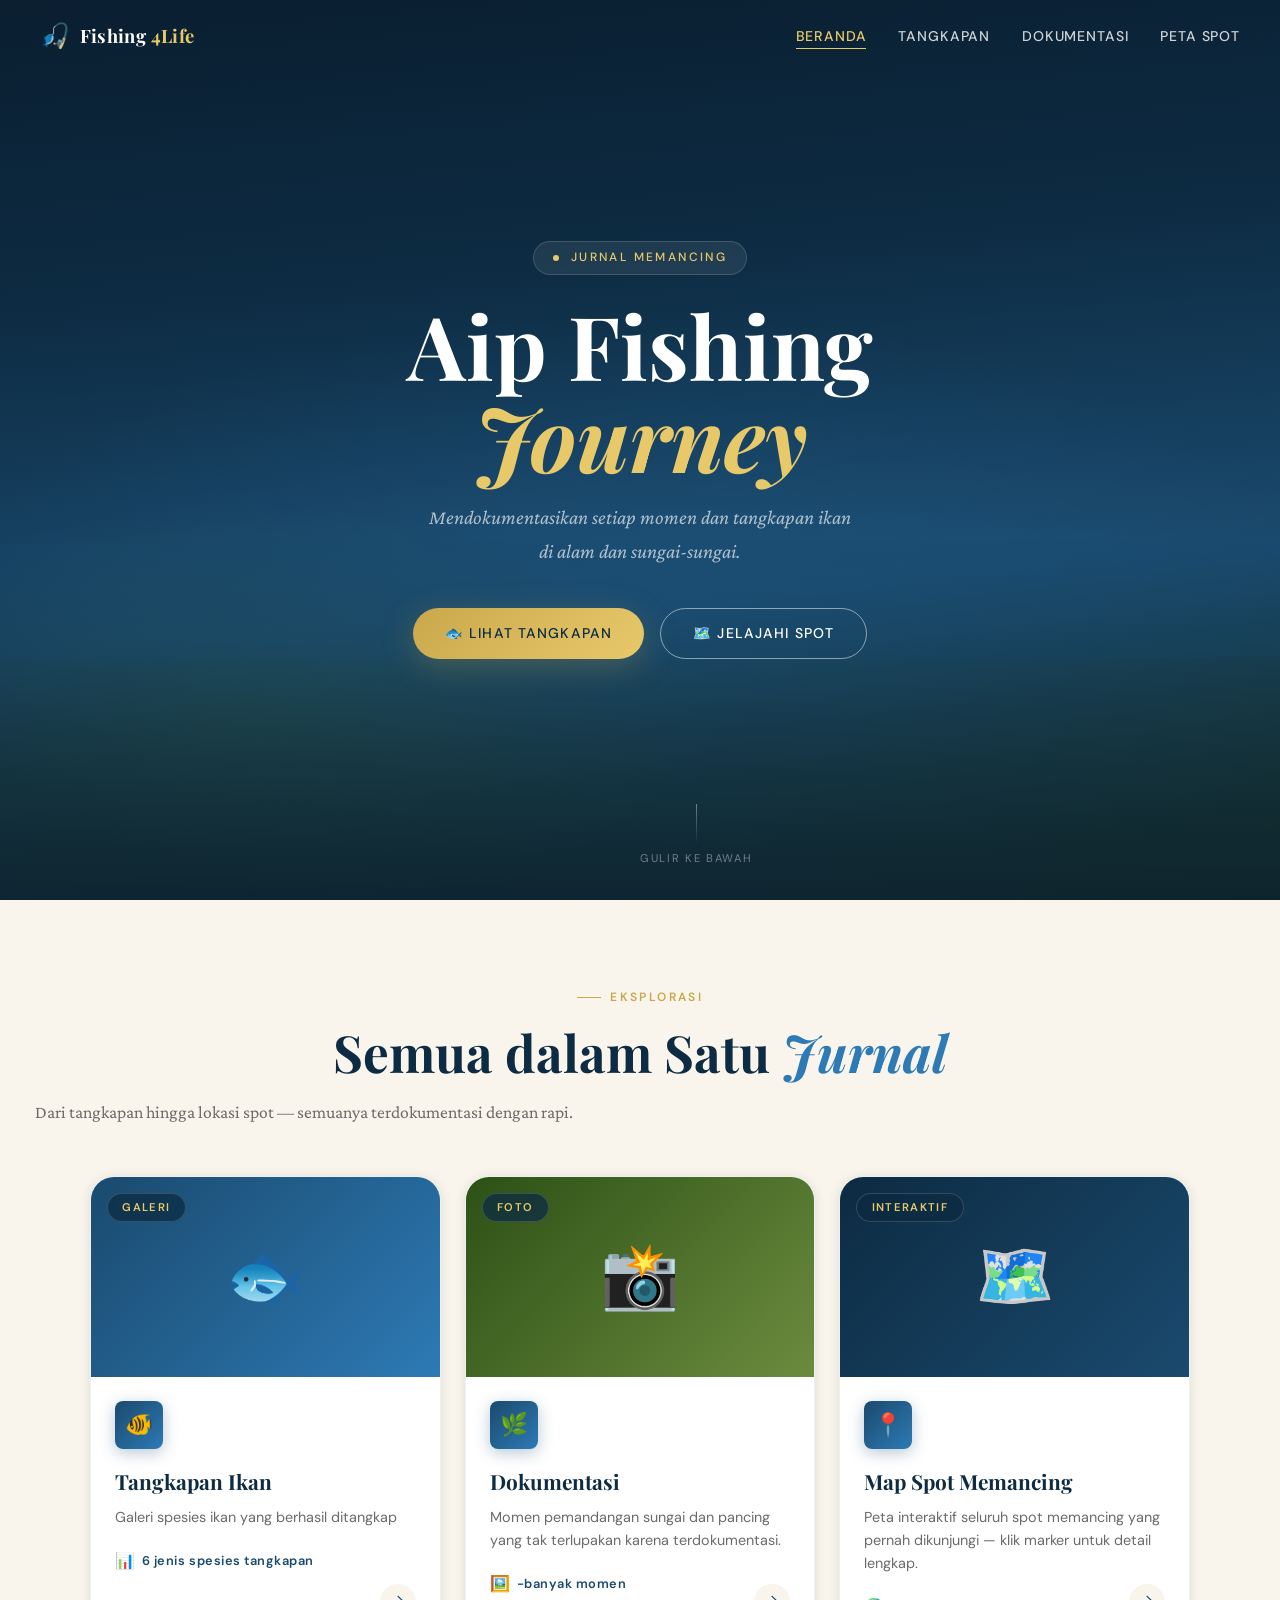
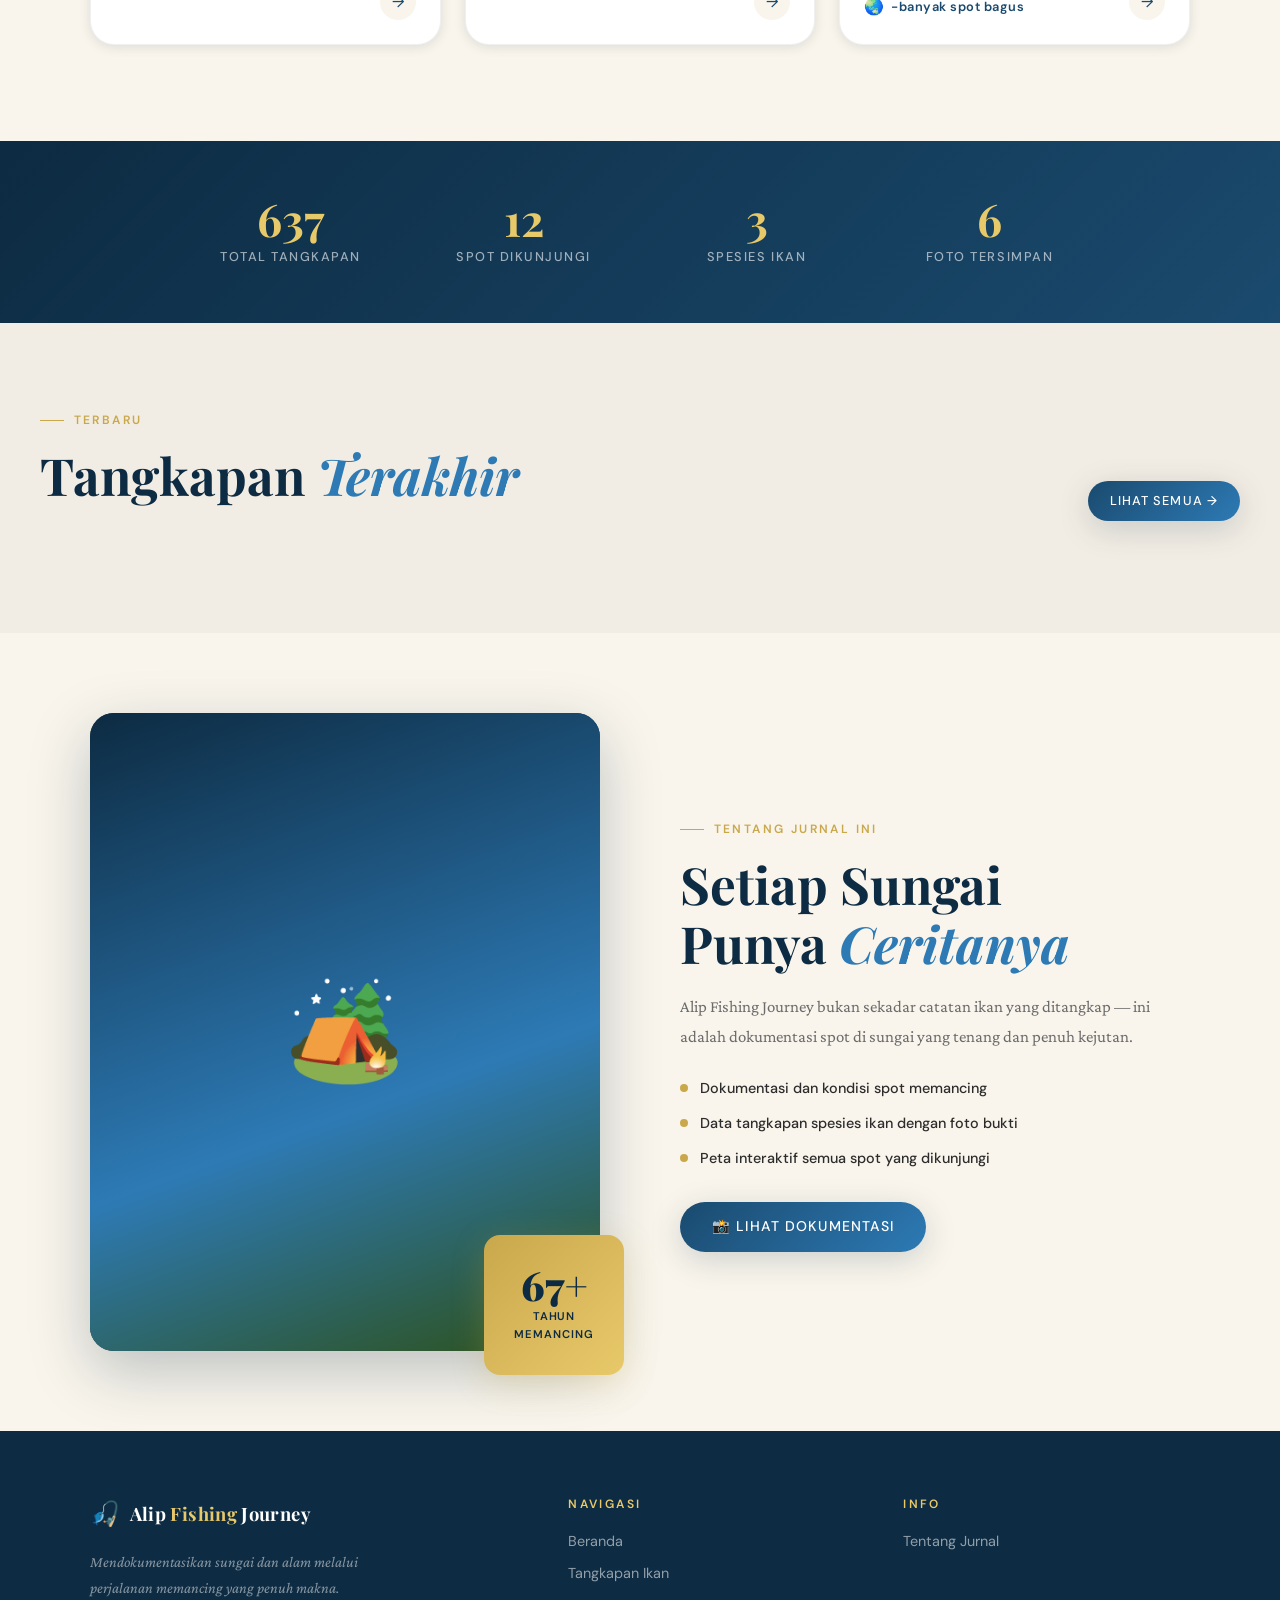
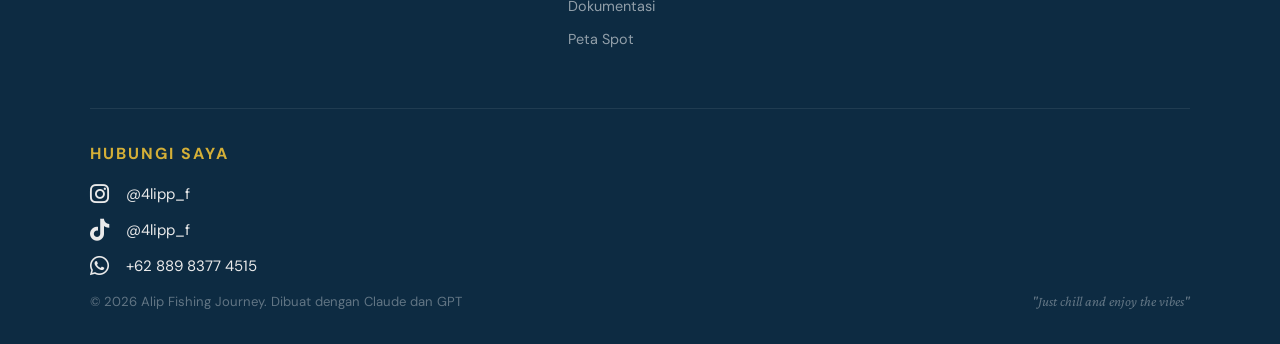
==== index.html @ 48bec2be "Update stat-number elements to include suffix" ====
<!DOCTYPE html>
<html lang="id">
<head>
  <meta charset="UTF-8" />
  <meta name="viewport" content="width=device-width, initial-scale=1.0" />
  <title>Alip Fishing Journey — Jurnal Memancing </title>
  <meta name="description" content="Mendokumentasikan setiap momen dan tangkapan ikan di alam" />
  <link rel="stylesheet" href="style.css" />
  <link rel="icon" type="image/svg+xml" href="data:image/svg+xml,<svg xmlns='http://www.w3.org/2000/svg' viewBox='0 0 100 100'><text y='.9em' font-size='90'>🎣</text></svg>" />
  <link rel="stylesheet"
href="https://cdnjs.cloudflare.com/ajax/libs/font-awesome/6.5.2/css/all.min.css">
</head>
<body>

<!-- ─── Loader ─── -->
<div id="page-loader">
  <div class="loader-inner">
    <span class="loader-fish">🐟</span>
    <div class="loader-bar"><div class="loader-bar-fill"></div></div>
    <p class="loader-text">Memuat Perjalanan…</p>
  </div>
</div>

<!-- ─── Navbar ─── -->
<nav id="navbar">
  <div class="nav-inner">
    <a href="index.html" class="nav-logo">
      <span class="nav-logo-icon">🎣</span>
      <span class="nav-logo-text">Fishing <span>4Life</span></span>
    </a>
    <ul class="nav-links">
      <li><a href="index.html">Beranda</a></li>
      <li><a href="catches.html">Tangkapan</a></li>
      <li><a href="documentation.html">Dokumentasi</a></li>
      <li><a href="map.html">Peta Spot</a></li>
    </ul>
    <button class="nav-toggle" id="nav-toggle" aria-label="Menu">
      <span></span><span></span><span></span>
    </button>
  </div>
</nav>

<!-- Mobile Menu -->
<div class="nav-mobile" id="nav-mobile">
  <a href="index.html">🏠 Beranda</a>
  <a href="catches.html">🐟 Tangkapan Ikan</a>
  <a href="documentation.html">📸 Dokumentasi</a>
  <a href="map.html">🗺️ Peta Spot</a>
</div>

<!-- ─── Hero ─── -->
<section id="hero">
  <div class="hero-bg"></div>
  <div class="hero-ripple"></div>
  <div class="hero-particles"></div>

  <div class="hero-content">
    <div class="hero-eyebrow">
      <span class="hero-eyebrow-dot"></span>
      Jurnal Memancing
    </div>
    <h1 class="hero-title">
      Aip Fishing
      <em>Journey</em>
    </h1>
    <p class="hero-sub">
      Mendokumentasikan setiap momen dan tangkapan ikan<br>di alam dan sungai-sungai.
    </p>
    <div class="hero-cta">
      <a href="catches.html" class="btn btn-gold">🐟 Lihat Tangkapan</a>
      <a href="map.html" class="btn btn-outline">🗺️ Jelajahi Spot</a>
    </div>
  </div>

  <div class="hero-scroll">
    <div class="scroll-line"></div>
    Gulir ke bawah
  </div>
</section>

<!-- ─── Feature Cards ─── -->
<section id="features">
  <div class="features-header reveal">
    <span class="section-label">Eksplorasi</span>
    <h2 class="section-title">Semua dalam Satu <em>Jurnal</em></h2>
    <p class="section-desc">Dari tangkapan hingga lokasi spot — semuanya terdokumentasi dengan rapi.</p>
  </div>

  <div class="features-grid">

    <!-- Card 1: Tangkapan -->
    <a href="catches.html" class="feature-card reveal reveal-delay-1">
      <div class="feature-card-img feature-card-img-1">
        <div class="feature-card-img-placeholder">🐟</div>
        <div class="feature-card-overlay"></div>
        <div class="feature-card-badge">Galeri</div>
      </div>
      <div class="feature-card-body">
        <div class="feature-card-icon">🐠</div>
        <h3 class="feature-card-title">Tangkapan Ikan</h3>
        <p class="feature-card-desc">Galeri spesies ikan yang berhasil ditangkap </p>
        <span class="feature-card-stat">
          <span class="feature-card-stat-icon">📊</span>
           6 jenis spesies tangkapan 
        </span>
      </div>
      <div class="feature-card-arrow">→</div>
    </a>

    <!-- Card 2: Dokumentasi -->
    <a href="documentation.html" class="feature-card reveal reveal-delay-2">
      <div class="feature-card-img feature-card-img-2">
        <div class="feature-card-img-placeholder">📸</div>
        <div class="feature-card-overlay"></div>
        <div class="feature-card-badge">Foto</div>
      </div>
      <div class="feature-card-body">
        <div class="feature-card-icon">🌿</div>
        <h3 class="feature-card-title">Dokumentasi</h3>
        <p class="feature-card-desc">Momen pemandangan sungai dan pancing yang tak terlupakan karena terdokumentasi.</p>
        <span class="feature-card-stat">
          <span class="feature-card-stat-icon">🖼️</span>
          -banyak momen 
        </span>
      </div>
      <div class="feature-card-arrow">→</div>
    </a>

    <!-- Card 3: Map -->
    <a href="map.html" class="feature-card reveal reveal-delay-3">
      <div class="feature-card-img feature-card-img-3">
        <div class="feature-card-img-placeholder">🗺️</div>
        <div class="feature-card-overlay"></div>
        <div class="feature-card-badge">Interaktif</div>
      </div>
      <div class="feature-card-body">
        <div class="feature-card-icon">📍</div>
        <h3 class="feature-card-title">Map Spot Memancing</h3>
        <p class="feature-card-desc">Peta interaktif seluruh spot memancing yang pernah dikunjungi — klik marker untuk detail lengkap.</p>
        <span class="feature-card-stat">
          <span class="feature-card-stat-icon">🌏</span>
          -banyak spot bagus 
        </span>
      </div>
      <div class="feature-card-arrow">→</div>
    </a>

  </div>
</section>

<!-- ─── Stats ─── -->
<section id="stats">
  <div class="stats-grid">
    <div class="stat-item reveal">
      <div class="stat-number" data-count="1000+" data-suffix="">1000+</div>
      <div class="stat-label">Total Tangkapan</div>
    </div>
    <div class="stat-item reveal reveal-delay-1">
      <div class="stat-number" data-count="20+" data-suffix="">20+</div>
      <div class="stat-label">Spot Dikunjungi</div>
    </div>
    <div class="stat-item reveal reveal-delay-2">
      <div class="stat-number" data-count="6+" data-suffix="">6</div>
      <div class="stat-label">Spesies Ikan</div>
    </div>
    <div class="stat-item reveal reveal-delay-3">
      <div class="stat-number" data-count="10+" data-suffix="">10+</div>
      <div class="stat-label">Foto Tersimpan</div>
    </div>
  </div>
</section>

<!-- ─── Latest Catches Preview ─── -->
<section id="latest">
  <div class="section-inner">
    <div style="display:flex;align-items:flex-end;justify-content:space-between;flex-wrap:wrap;gap:1rem;margin-bottom:2rem;">
      <div class="reveal">
        <span class="section-label">Terbaru</span>
        <h2 class="section-title">Tangkapan <em>Terakhir</em></h2>
      </div>
      <a href="catches.html" class="btn btn-river btn-sm reveal">Lihat Semua →</a>
    </div>

    
        </div>
      </div>
    </div>
  </div>
</section>

<!-- ─── About ─── -->
<section id="about">
  <div class="about-inner">
    <div class="about-image reveal">
      <div class="about-img-wrap">
        <div class="about-img-placeholder">🏕️</div>
      </div>
      <div class="about-accent">
        <div class="about-accent-num">67+</div>
        <div class="about-accent-text">Tahun<br>Memancing</div>
      </div>
    </div>
    <div class="about-text reveal reveal-delay-2">
      <span class="section-label">Tentang Jurnal Ini</span>
      <h2 class="section-title">Setiap Sungai<br>Punya <em>Ceritanya</em></h2>
      <p>Alip Fishing Journey bukan sekadar catatan ikan yang ditangkap — ini adalah dokumentasi spot di sungai yang tenang dan penuh kejutan.</p>
      <div class="about-features">
        <div class="about-feature"><span class="about-feature-dot"></span> Dokumentasi dan kondisi spot memancing</div>
        <div class="about-feature"><span class="about-feature-dot"></span> Data tangkapan spesies ikan dengan foto bukti</div>
        <div class="about-feature"><span class="about-feature-dot"></span> Peta interaktif semua spot yang dikunjungi</div>
        
      </div>
      <a href="documentation.html" class="btn btn-river">📸 Lihat Dokumentasi</a>
    </div>
  </div>
</section>

<!-- ─── Lightbox ─── -->
<div id="lightbox">
  <button class="lightbox-close" id="lb-close">✕</button>
  <div class="lightbox-inner">
    <img class="lightbox-img" id="lb-img" src="" alt="" style="display:none" />
    <div class="lightbox-img-placeholder" id="lb-placeholder"></div>
    <div class="lightbox-info">
      <div class="lightbox-title" id="lb-title"></div>
      <div class="lightbox-sub" id="lb-sub"></div>
    </div>
  </div>
</div>

<!-- ─── Footer ─── -->
<footer>
  <div class="footer-inner">
    <div class="footer-top">
      <div class="footer-brand">
        <div class="nav-logo" style="margin-bottom:1rem">
          <span class="nav-logo-icon">🎣</span>
          <span class="nav-logo-text">Alip <span>Fishing</span> Journey</span>
        </div>
        <p>Mendokumentasikan sungai dan alam  melalui perjalanan memancing yang penuh makna.</p>
      </div>
      <div class="footer-col">
        <div class="footer-col-title">Navigasi</div>
        <a href="index.html">Beranda</a>
        <a href="catches.html">Tangkapan Ikan</a>
        <a href="documentation.html">Dokumentasi</a>
        <a href="map.html">Peta Spot</a>
      </div>
      <div class="footer-col">
        <div class="footer-col-title">Info</div>
        <a href="#">Tentang Jurnal</a>
        
        
      </div>
    </div>
    <div class="footer-contact">

  <h4>HUBUNGI SAYA</h4>

  <a href="https://instagram.com/4lipp_f"
     target="_blank"
     class="social-link">
    <i class="fa-brands fa-instagram"></i>
    @4lipp_f
  </a>

  <a href="https://www.tiktok.com/@4lipp_f"
     target="_blank"
     class="social-link">
    <i class="fa-brands fa-tiktok"></i>
    @4lipp_f
  </a>

  <a href="https://wa.me/6288983774515"
     target="_blank"
     class="social-link">
    <i class="fa-brands fa-whatsapp"></i>
    +62 889 8377 4515
  </a>

    </div>
    <div class="footer-bottom">
      <span class="footer-copy">
  © 2026 Alip Fishing Journey. Dibuat dengan Claude dan GPT
</span>

<span class="footer-tagline">
  "Just chill and enjoy the vibes"
</span>
    </div>
  </div>
</footer>

<!-- Back to Top -->
<button id="back-to-top" aria-label="Kembali ke atas">↑</button>

<script src="script.js"></script>
</body>
</html>
---- style.css ----
/* ============================================
   ALIP FISHING JOURNEY — style.css
   Theme: Organic Luxury · River & Forest
   ============================================ */

@import url('https://fonts.googleapis.com/css2?family=Playfair+Display:ital,wght@0,400;0,700;0,900;1,400;1,700&family=DM+Sans:wght@300;400;500&family=Crimson+Pro:ital,wght@0,300;0,400;1,300&display=swap');

/* ── CSS Variables ── */
:root {
  --river: #1a4a6e;
  --river-light: #2d7ab5;
  --river-dark: #0d2b42;
  --forest: #2d5016;
  --forest-light: #4a7c24;
  --moss: #6b8c3e;
  --gold: #c9a84c;
  --gold-light: #e8c96a;
  --gold-pale: #f5e9c4;
  --cream: #f9f5ec;
  --white: #ffffff;
  --stone: #8c8070;
  --dark: #1a1a1a;
  --text: #2c2c2c;
  --text-muted: #6b6b6b;

  --glass-bg: rgba(255, 255, 255, 0.08);
  --glass-border: rgba(255, 255, 255, 0.15);
  --glass-blur: blur(20px);

  --shadow-sm: 0 2px 12px rgba(13, 43, 66, 0.12);
  --shadow-md: 0 8px 32px rgba(13, 43, 66, 0.18);
  --shadow-lg: 0 20px 60px rgba(13, 43, 66, 0.25);
  --shadow-gold: 0 8px 32px rgba(201, 168, 76, 0.25);

  --radius-sm: 8px;
  --radius-md: 16px;
  --radius-lg: 24px;
  --radius-xl: 40px;

  --transition: all 0.4s cubic-bezier(0.23, 1, 0.32, 1);
  --transition-fast: all 0.2s ease;

  --font-display: 'Playfair Display', Georgia, serif;
  --font-body: 'DM Sans', sans-serif;
  --font-accent: 'Crimson Pro', Georgia, serif;

  --nav-height: 72px;
}

/* ── Reset & Base ── */
*, *::before, *::after { box-sizing: border-box; margin: 0; padding: 0; }

html {
  font-size: 16px;
  scroll-behavior: smooth;
  -webkit-font-smoothing: antialiased;
}

body {
  font-family: var(--font-body);
  color: var(--text);
  background: var(--cream);
  overflow-x: hidden;
  line-height: 1.6;
}

img { display: block; width: 100%; object-fit: cover; }
a { text-decoration: none; color: inherit; }
ul { list-style: none; }
button { cursor: pointer; border: none; background: none; font-family: inherit; }

/* ── Scrollbar ── */
::-webkit-scrollbar { width: 6px; }
::-webkit-scrollbar-track { background: var(--cream); }
::-webkit-scrollbar-thumb { background: var(--river-light); border-radius: 3px; }

/* ── Loader ── */
#page-loader {
  position: fixed; inset: 0;
  background: var(--river-dark);
  display: flex; align-items: center; justify-content: center;
  z-index: 9999;
  transition: opacity 0.6s ease, visibility 0.6s ease;
}
#page-loader.hidden { opacity: 0; visibility: hidden; }

.loader-inner {
  text-align: center;
  color: var(--white);
}
.loader-fish {
  font-size: 3rem;
  animation: fishSwim 1.2s ease-in-out infinite alternate;
  display: block;
  margin-bottom: 1rem;
}
.loader-bar {
  width: 200px; height: 2px;
  background: rgba(255,255,255,0.2);
  border-radius: 2px;
  overflow: hidden;
  margin: 0 auto;
}
.loader-bar-fill {
  height: 100%;
  background: linear-gradient(90deg, var(--gold), var(--gold-light));
  animation: loaderFill 1.5s ease forwards;
}
.loader-text {
  font-family: var(--font-accent);
  font-style: italic;
  font-size: 0.9rem;
  margin-top: 0.75rem;
  color: rgba(255,255,255,0.6);
  letter-spacing: 0.1em;
}

@keyframes fishSwim {
  from { transform: translateX(-8px) rotate(-5deg); }
  to   { transform: translateX(8px) rotate(5deg); }
}
@keyframes loaderFill {
  from { width: 0; }
  to   { width: 100%; }
}

/* ── Navigation ── */
#navbar {
  position: fixed; top: 0; left: 0; right: 0;
  height: var(--nav-height);
  z-index: 1000;
  transition: var(--transition);
  padding: 0 2rem;
}
#navbar.scrolled {
  background: rgba(13, 43, 66, 0.92);
  backdrop-filter: var(--glass-blur);
  -webkit-backdrop-filter: var(--glass-blur);
  border-bottom: 1px solid rgba(255,255,255,0.08);
  box-shadow: var(--shadow-md);
}
#navbar.dark-nav {
  background: rgba(13, 43, 66, 0.92);
  backdrop-filter: var(--glass-blur);
  -webkit-backdrop-filter: var(--glass-blur);
  border-bottom: 1px solid rgba(255,255,255,0.08);
}

.nav-inner {
  max-width: 1200px;
  height: 100%;
  margin: 0 auto;
  display: flex;
  align-items: center;
  justify-content: space-between;
}

.nav-logo {
  display: flex; align-items: center; gap: 0.6rem;
  color: var(--white);
}
.nav-logo-icon { font-size: 1.5rem; }
.nav-logo-text {
  font-family: var(--font-display);
  font-size: 1.15rem;
  font-weight: 700;
  letter-spacing: 0.02em;
  color: var(--white);
}
.nav-logo-text span { color: var(--gold-light); }

.nav-links {
  display: flex; align-items: center; gap: 2rem;
}
.nav-links a {
  color: rgba(255,255,255,0.8);
  font-size: 0.88rem;
  font-weight: 500;
  letter-spacing: 0.06em;
  text-transform: uppercase;
  position: relative;
  transition: var(--transition-fast);
}
.nav-links a::after {
  content: '';
  position: absolute; bottom: -4px; left: 0;
  width: 0; height: 1px;
  background: var(--gold-light);
  transition: width 0.3s ease;
}
.nav-links a:hover { color: var(--white); }
.nav-links a:hover::after,
.nav-links a.active::after { width: 100%; }
.nav-links a.active { color: var(--gold-light); }

.nav-toggle {
  display: none;
  flex-direction: column; gap: 5px;
  padding: 4px;
}
.nav-toggle span {
  display: block; width: 24px; height: 2px;
  background: var(--white);
  border-radius: 2px;
  transition: var(--transition-fast);
}
.nav-toggle.open span:nth-child(1) { transform: rotate(45deg) translate(5px, 5px); }
.nav-toggle.open span:nth-child(2) { opacity: 0; }
.nav-toggle.open span:nth-child(3) { transform: rotate(-45deg) translate(5px, -5px); }

.nav-mobile {
  display: none;
  position: fixed;
  top: var(--nav-height); left: 0; right: 0;
  background: rgba(13, 43, 66, 0.97);
  backdrop-filter: var(--glass-blur);
  padding: 1.5rem 2rem 2rem;
  z-index: 999;
  border-bottom: 1px solid rgba(255,255,255,0.1);
  transform: translateY(-10px);
  opacity: 0;
  transition: var(--transition);
}
.nav-mobile.open {
  display: block;
  transform: translateY(0);
  opacity: 1;
}
.nav-mobile a {
  display: block;
  color: rgba(255,255,255,0.85);
  font-size: 1.1rem;
  padding: 0.85rem 0;
  border-bottom: 1px solid rgba(255,255,255,0.08);
  font-family: var(--font-accent);
  font-style: italic;
  letter-spacing: 0.04em;
  transition: color 0.2s;
}
.nav-mobile a:hover { color: var(--gold-light); }

/* ── Back to Top ── */
#back-to-top {
  position: fixed;
  bottom: 2rem; right: 1.5rem;
  width: 48px; height: 48px;
  background: linear-gradient(135deg, var(--river), var(--river-light));
  color: var(--white);
  border-radius: 50%;
  display: flex; align-items: center; justify-content: center;
  font-size: 1.2rem;
  box-shadow: var(--shadow-md);
  z-index: 500;
  opacity: 0; visibility: hidden;
  transform: translateY(10px);
  transition: var(--transition);
}
#back-to-top.visible {
  opacity: 1; visibility: visible;
  transform: translateY(0);
}
#back-to-top:hover {
  background: linear-gradient(135deg, var(--gold), var(--gold-light));
  transform: translateY(-3px);
}

/* ── Scroll Reveal ── */
.reveal {
  opacity: 0;
  transform: translateY(30px);
  transition: opacity 0.7s ease, transform 0.7s cubic-bezier(0.23, 1, 0.32, 1);
}
.reveal.visible {
  opacity: 1;
  transform: translateY(0);
}
.reveal-delay-1 { transition-delay: 0.1s; }
.reveal-delay-2 { transition-delay: 0.2s; }
.reveal-delay-3 { transition-delay: 0.3s; }
.reveal-delay-4 { transition-delay: 0.4s; }

/* ── Buttons ── */
.btn {
  display: inline-flex; align-items: center; gap: 0.5rem;
  padding: 0.85rem 2rem;
  border-radius: 100px;
  font-family: var(--font-body);
  font-size: 0.88rem;
  font-weight: 500;
  letter-spacing: 0.08em;
  text-transform: uppercase;
  transition: var(--transition);
  cursor: pointer;
}
.btn-gold {
  background: linear-gradient(135deg, var(--gold), var(--gold-light));
  color: var(--river-dark);
  box-shadow: var(--shadow-gold);
}
.btn-gold:hover {
  transform: translateY(-2px);
  box-shadow: 0 12px 40px rgba(201, 168, 76, 0.4);
}
.btn-outline {
  border: 1.5px solid rgba(255,255,255,0.5);
  color: var(--white);
  backdrop-filter: blur(10px);
}
.btn-outline:hover {
  background: rgba(255,255,255,0.1);
  border-color: var(--white);
  transform: translateY(-2px);
}
.btn-river {
  background: linear-gradient(135deg, var(--river), var(--river-light));
  color: var(--white);
  box-shadow: var(--shadow-md);
}
.btn-river:hover {
  transform: translateY(-2px);
  box-shadow: var(--shadow-lg);
}
.btn-sm { padding: 0.6rem 1.4rem; font-size: 0.8rem; }

/* ── Section Layout ── */
.section { padding: 5rem 1.5rem; }
.section-inner { max-width: 1200px; margin: 0 auto; }

.section-label {
  display: inline-flex; align-items: center; gap: 0.6rem;
  font-size: 0.75rem;
  letter-spacing: 0.2em;
  text-transform: uppercase;
  color: var(--gold);
  font-weight: 600;
  margin-bottom: 1rem;
}
.section-label::before {
  content: '';
  display: block; width: 24px; height: 1px;
  background: var(--gold);
}
.section-title {
  font-family: var(--font-display);
  font-size: clamp(2rem, 5vw, 3.2rem);
  line-height: 1.15;
  color: var(--river-dark);
  margin-bottom: 1rem;
}
.section-title em {
  font-style: italic;
  color: var(--river-light);
}
.section-desc {
  font-family: var(--font-accent);
  font-size: 1.1rem;
  color: var(--text-muted);
  max-width: 560px;
  line-height: 1.7;
}

/* ── PAGE-SPECIFIC HEADERS (non-index) ── */
.page-header {
  height: 40vh; min-height: 280px;
  background: linear-gradient(160deg, var(--river-dark) 0%, var(--river) 60%, var(--forest) 100%);
  display: flex; align-items: center; justify-content: center;
  text-align: center;
  position: relative;
  overflow: hidden;
  padding-top: var(--nav-height);
}
.page-header::before {
  content: '';
  position: absolute; inset: 0;
  background: url("data:image/svg+xml,%3Csvg width='60' height='60' viewBox='0 0 60 60' xmlns='http://www.w3.org/2000/svg'%3E%3Cg fill='none' fill-rule='evenodd'%3E%3Cg fill='%23ffffff' fill-opacity='0.03'%3E%3Cpath d='M36 34v-4h-2v4h-4v2h4v4h2v-4h4v-2h-4zm0-30V0h-2v4h-4v2h4v4h2V6h4V4h-4zM6 34v-4H4v4H0v2h4v4h2v-4h4v-2H6zM6 4V0H4v4H0v2h4v4h2V6h4V4H6z'/%3E%3C/g%3E%3C/g%3E%3C/svg%3E");
}
.page-header-content { position: relative; z-index: 1; }
.page-header-label {
  font-size: 0.75rem;
  letter-spacing: 0.25em;
  text-transform: uppercase;
  color: var(--gold-light);
  margin-bottom: 0.75rem;
  font-weight: 500;
}
.page-header-title {
  font-family: var(--font-display);
  font-size: clamp(2.2rem, 6vw, 3.8rem);
  color: var(--white);
  line-height: 1.1;
  margin-bottom: 0.5rem;
}
.page-header-title em {
  font-style: italic;
  color: var(--gold-light);
}
.page-header-sub {
  font-family: var(--font-accent);
  font-style: italic;
  color: rgba(255,255,255,0.65);
  font-size: 1.05rem;
}

/* ========================================
   HOME — Hero
======================================== */
#hero {
  height: 100vh; min-height: 600px;
  position: relative;
  display: flex; align-items: center; justify-content: center;
  text-align: center;
  overflow: hidden;
}

.hero-bg {
  position: absolute; inset: 0;
  background: linear-gradient(
    175deg,
    #0a1e30 0%,
    #0d2b42 30%,
    #1a4a6e 65%,
    #1e3d22 100%
  );
}
.hero-bg::before {
  content: '';
  position: absolute; inset: 0;
  background:
    radial-gradient(ellipse 80% 50% at 50% 70%, rgba(45, 122, 181, 0.25) 0%, transparent 70%),
    radial-gradient(ellipse 60% 40% at 20% 80%, rgba(74, 124, 36, 0.2) 0%, transparent 60%);
}

/* Water ripple effect */
.hero-ripple {
  position: absolute;
  bottom: 0; left: 0; right: 0;
  height: 40%;
  background: linear-gradient(to top, rgba(10, 30, 48, 0.8), transparent);
}
.hero-ripple::before,
.hero-ripple::after {
  content: '';
  position: absolute;
  width: 200%; height: 120px;
  left: -50%;
  background: rgba(26, 74, 110, 0.15);
  border-radius: 40%;
  animation: wave 8s linear infinite;
}
.hero-ripple::after {
  animation: wave 12s linear infinite reverse;
  opacity: 0.5;
}
@keyframes wave {
  from { transform: translateX(0) rotate(0deg); }
  to   { transform: translateX(50%) rotate(360deg); }
}

/* Floating particles */
.hero-particles {
  position: absolute; inset: 0;
  pointer-events: none;
}
.particle {
  position: absolute;
  width: 3px; height: 3px;
  background: var(--gold-light);
  border-radius: 50%;
  opacity: 0;
  animation: particleFloat var(--dur) ease-in-out infinite;
  animation-delay: var(--delay);
}
@keyframes particleFloat {
  0%   { opacity: 0; transform: translateY(0) translateX(0); }
  20%  { opacity: 0.6; }
  80%  { opacity: 0.3; }
  100% { opacity: 0; transform: translateY(-80px) translateX(20px); }
}

.hero-content {
  position: relative; z-index: 2;
  padding: 0 1.5rem;
  max-width: 800px;
}
.hero-eyebrow {
  display: inline-flex; align-items: center; gap: 0.75rem;
  background: var(--glass-bg);
  border: 1px solid var(--glass-border);
  border-radius: 100px;
  padding: 0.4rem 1.2rem;
  color: var(--gold-light);
  font-size: 0.75rem;
  letter-spacing: 0.2em;
  text-transform: uppercase;
  font-weight: 500;
  margin-bottom: 1.5rem;
  backdrop-filter: blur(10px);
  animation: fadeDown 0.8s ease 0.3s both;
}
.hero-eyebrow-dot {
  width: 6px; height: 6px;
  background: var(--gold-light);
  border-radius: 50%;
  animation: pulse 2s ease infinite;
}
@keyframes pulse {
  0%, 100% { transform: scale(1); opacity: 1; }
  50% { transform: scale(1.4); opacity: 0.7; }
}
@keyframes fadeDown {
  from { opacity: 0; transform: translateY(-20px); }
  to   { opacity: 1; transform: translateY(0); }
}

.hero-title {
  font-family: var(--font-display);
  font-size: clamp(2.8rem, 8vw, 5.5rem);
  color: var(--white);
  line-height: 1.05;
  margin-bottom: 1rem;
  animation: fadeUp 0.9s ease 0.5s both;
}
.hero-title em {
  font-style: italic;
  color: var(--gold-light);
  display: block;
}

.hero-sub {
  font-family: var(--font-accent);
  font-size: clamp(1rem, 2.5vw, 1.25rem);
  color: rgba(255,255,255,0.65);
  line-height: 1.7;
  max-width: 520px;
  margin: 0 auto 2.5rem;
  font-style: italic;
  animation: fadeUp 0.9s ease 0.7s both;
}

.hero-cta {
  display: flex; flex-wrap: wrap; gap: 1rem;
  justify-content: center;
  animation: fadeUp 0.9s ease 0.9s both;
}

@keyframes fadeUp {
  from { opacity: 0; transform: translateY(24px); }
  to   { opacity: 1; transform: translateY(0); }
}

.hero-scroll {
  position: absolute; bottom: 2rem; left: 50%;
  transform: translateX(-50%);
  display: flex; flex-direction: column; align-items: center; gap: 0.4rem;
  color: rgba(255,255,255,0.4);
  font-size: 0.7rem;
  letter-spacing: 0.15em;
  text-transform: uppercase;
  animation: fadeUp 1s ease 1.2s both;
  z-index: 2;
}
.scroll-line {
  width: 1px; height: 40px;
  background: linear-gradient(to bottom, rgba(255,255,255,0.4), transparent);
  animation: scrollPulse 2s ease infinite;
}
@keyframes scrollPulse {
  0%, 100% { transform: scaleY(1); opacity: 0.4; }
  50% { transform: scaleY(0.6); opacity: 1; }
}

/* ── Home — Feature Cards ── */
#features {
  padding: 5rem 1.5rem 6rem;
  background: var(--cream);
}
.features-header {
  text-align: center;
  margin-bottom: 3rem;
}
.features-grid {
  max-width: 1100px;
  margin: 0 auto;
  display: grid;
  grid-template-columns: repeat(3, 1fr);
  gap: 1.5rem;
}
.feature-card {
  position: relative;
  background: var(--white);
  border-radius: var(--radius-lg);
  overflow: hidden;
  box-shadow: var(--shadow-sm);
  cursor: pointer;
  transition: var(--transition);
  border: 1px solid rgba(0,0,0,0.06);
}
.feature-card:hover {
  transform: translateY(-8px);
  box-shadow: var(--shadow-lg);
}
.feature-card-img {
  height: 200px;
  position: relative;
  overflow: hidden;
}
.feature-card-img img {
  height: 100%;
  transition: transform 0.6s cubic-bezier(0.23, 1, 0.32, 1);
}
.feature-card:hover .feature-card-img img {
  transform: scale(1.08);
}
.feature-card-img-placeholder {
  height: 100%;
  display: flex; align-items: center; justify-content: center;
  font-size: 4rem;
}
.feature-card-img-1 { background: linear-gradient(135deg, #1a4a6e 0%, #2d7ab5 100%); }
.feature-card-img-2 { background: linear-gradient(135deg, #2d5016 0%, #6b8c3e 100%); }
.feature-card-img-3 { background: linear-gradient(135deg, #0d2b42 0%, #1a4a6e 100%); }

.feature-card-overlay {
  position: absolute; inset: 0;
  background: linear-gradient(to top, rgba(13,43,66,0.7) 0%, transparent 60%);
  opacity: 0;
  transition: opacity 0.4s ease;
}
.feature-card:hover .feature-card-overlay { opacity: 1; }

.feature-card-badge {
  position: absolute; top: 1rem; left: 1rem;
  background: rgba(13, 43, 66, 0.75);
  backdrop-filter: blur(8px);
  border: 1px solid rgba(255,255,255,0.15);
  border-radius: 100px;
  padding: 0.3rem 0.9rem;
  font-size: 0.7rem;
  font-weight: 600;
  letter-spacing: 0.12em;
  text-transform: uppercase;
  color: var(--gold-light);
}

.feature-card-body {
  padding: 1.5rem;
}
.feature-card-icon {
  width: 48px; height: 48px;
  background: linear-gradient(135deg, var(--river), var(--river-light));
  border-radius: var(--radius-sm);
  display: flex; align-items: center; justify-content: center;
  font-size: 1.4rem;
  margin-bottom: 1rem;
  box-shadow: 0 4px 16px rgba(26, 74, 110, 0.3);
  transition: var(--transition);
}
.feature-card:hover .feature-card-icon {
  background: linear-gradient(135deg, var(--gold), var(--gold-light));
}
.feature-card-title {
  font-family: var(--font-display);
  font-size: 1.3rem;
  color: var(--river-dark);
  margin-bottom: 0.5rem;
}
.feature-card-desc {
  font-size: 0.9rem;
  color: var(--text-muted);
  line-height: 1.6;
  margin-bottom: 1.2rem;
}
.feature-card-stat {
  display: inline-flex; align-items: center; gap: 0.4rem;
  font-size: 0.8rem;
  color: var(--river);
  font-weight: 600;
  letter-spacing: 0.04em;
}
.feature-card-stat-icon { font-size: 1rem; }

.feature-card-arrow {
  position: absolute; bottom: 1.5rem; right: 1.5rem;
  width: 36px; height: 36px;
  background: var(--cream);
  border-radius: 50%;
  display: flex; align-items: center; justify-content: center;
  font-size: 1rem;
  transition: var(--transition);
  color: var(--river);
}
.feature-card:hover .feature-card-arrow {
  background: var(--gold);
  color: var(--white);
  transform: rotate(45deg);
}

/* ── Home — Stats Strip ── */
#stats {
  background: linear-gradient(135deg, var(--river-dark) 0%, var(--river) 100%);
  padding: 3.5rem 1.5rem;
}
.stats-grid {
  max-width: 900px;
  margin: 0 auto;
  display: grid;
  grid-template-columns: repeat(4, 1fr);
  gap: 2rem;
  text-align: center;
}
.stat-item { color: var(--white); }
.stat-number {
  font-family: var(--font-display);
  font-size: 2.8rem;
  font-weight: 700;
  color: var(--gold-light);
  line-height: 1;
  margin-bottom: 0.3rem;
}
.stat-label {
  font-size: 0.8rem;
  letter-spacing: 0.12em;
  text-transform: uppercase;
  color: rgba(255,255,255,0.6);
  font-weight: 500;
}

/* ── Home — Latest Catches Preview ── */
#latest {
  padding: 5rem 1.5rem;
  background: #f2ede4;
}
.latest-grid {
  max-width: 1100px; margin: 0 auto;
  display: grid;
  grid-template-columns: repeat(4, 1fr);
  gap: 1rem;
}
.latest-card {
  border-radius: var(--radius-md);
  overflow: hidden;
  position: relative;
  cursor: pointer;
  aspect-ratio: 3/4;
  background: var(--river-dark);
  transition: var(--transition);
}
.latest-card:hover { transform: scale(1.03); z-index: 2; }
.latest-card img {
  height: 100%;
  transition: transform 0.5s ease;
  object-position: center;
}
.latest-card:hover img { transform: scale(1.1); }
.latest-card-info {
  position: absolute; bottom: 0; left: 0; right: 0;
  padding: 1.2rem 1rem 1rem;
  background: linear-gradient(to top, rgba(13,43,66,0.92) 0%, transparent 100%);
  color: var(--white);
}
.latest-card-name {
  font-family: var(--font-display);
  font-size: 1rem;
  font-weight: 700;
  margin-bottom: 0.2rem;
}
.latest-card-weight {
  font-size: 0.78rem;
  color: var(--gold-light);
  font-weight: 600;
}

.latest-img-placeholder {
  height: 100%;
  display: flex; align-items: center; justify-content: center;
  font-size: 3.5rem;
}
.placeholder-1 { background: linear-gradient(160deg, #1a4a6e 0%, #2d7ab5 100%); }
.placeholder-2 { background: linear-gradient(160deg, #2d5016 0%, #4a7c24 100%); }
.placeholder-3 { background: linear-gradient(160deg, #0d2b42 0%, #1a4a6e 100%); }
.placeholder-4 { background: linear-gradient(160deg, #4a3000 0%, #c9a84c 100%); }

.latest-footer { text-align: center; margin-top: 2.5rem; }

/* ── Home — About/Journal ── */
#about {
  padding: 5rem 1.5rem;
  background: var(--cream);
}
.about-inner {
  max-width: 1100px; margin: 0 auto;
  display: grid; grid-template-columns: 1fr 1fr;
  gap: 5rem; align-items: center;
}
.about-image {
  position: relative;
}
.about-img-wrap {
  border-radius: var(--radius-lg);
  overflow: hidden;
  aspect-ratio: 4/5;
  background: var(--river-dark);
  box-shadow: var(--shadow-lg);
}
.about-img-wrap img { height: 100%; }
.about-img-placeholder {
  height: 100%;
  display: flex; align-items: center; justify-content: center;
  font-size: 6rem;
  background: linear-gradient(160deg, #0d2b42 0%, #2d7ab5 60%, #2d5016 100%);
}
.about-accent {
  position: absolute; bottom: -1.5rem; right: -1.5rem;
  width: 140px; height: 140px;
  background: linear-gradient(135deg, var(--gold), var(--gold-light));
  border-radius: var(--radius-md);
  display: flex; flex-direction: column; align-items: center; justify-content: center;
  gap: 0.2rem;
  box-shadow: var(--shadow-gold);
  z-index: 2;
}
.about-accent-num {
  font-family: var(--font-display);
  font-size: 2.5rem;
  font-weight: 900;
  color: var(--river-dark);
  line-height: 1;
}
.about-accent-text {
  font-size: 0.7rem;
  font-weight: 600;
  letter-spacing: 0.08em;
  text-transform: uppercase;
  color: var(--river-dark);
  text-align: center;
}
.about-text .section-title { margin-bottom: 1.2rem; }
.about-text p {
  font-family: var(--font-accent);
  font-size: 1.05rem;
  color: var(--text-muted);
  line-height: 1.8;
  margin-bottom: 1rem;
}
.about-features {
  display: flex; flex-direction: column; gap: 0.75rem;
  margin: 1.5rem 0 2rem;
}
.about-feature {
  display: flex; align-items: center; gap: 0.75rem;
  font-size: 0.9rem;
  color: var(--text);
  font-weight: 500;
}
.about-feature-dot {
  width: 8px; height: 8px;
  background: var(--gold);
  border-radius: 50%;
  flex-shrink: 0;
}

/* ========================================
   CATCHES PAGE
======================================== */
#catches-section {
  padding: 4rem 1.5rem 6rem;
  background: var(--cream);
}
.catches-controls {
  max-width: 1100px; margin: 0 auto 2.5rem;
  display: flex; flex-wrap: wrap; gap: 1rem;
  align-items: center;
  justify-content: space-between;
}
.catches-search {
  position: relative;
  flex: 1; min-width: 220px; max-width: 340px;
}
.catches-search input {
  width: 100%;
  padding: 0.75rem 1rem 0.75rem 2.8rem;
  border: 1.5px solid rgba(26,74,110,0.2);
  border-radius: 100px;
  background: var(--white);
  font-family: var(--font-body);
  font-size: 0.9rem;
  color: var(--text);
  transition: var(--transition-fast);
  outline: none;
}
.catches-search input:focus {
  border-color: var(--river-light);
  box-shadow: 0 0 0 3px rgba(45,122,181,0.12);
}
.catches-search-icon {
  position: absolute; left: 1rem; top: 50%;
  transform: translateY(-50%);
  font-size: 1rem;
  color: var(--stone);
}
.catches-filters {
  display: flex; flex-wrap: wrap; gap: 0.5rem;
}
.filter-btn {
  padding: 0.55rem 1.1rem;
  border-radius: 100px;
  font-size: 0.82rem;
  font-weight: 500;
  border: 1.5px solid rgba(26,74,110,0.2);
  background: var(--white);
  color: var(--text-muted);
  transition: var(--transition-fast);
}
.filter-btn:hover,
.filter-btn.active {
  background: var(--river);
  border-color: var(--river);
  color: var(--white);
}
.catches-grid {
  max-width: 1100px; margin: 0 auto;
  display: grid;
  grid-template-columns: repeat(auto-fill, minmax(260px, 1fr));
  gap: 1.5rem;
}
.fish-card {
  background: var(--white);
  border-radius: var(--radius-md);
  overflow: hidden;
  box-shadow: var(--shadow-sm);
  border: 1px solid rgba(0,0,0,0.06);
  transition: var(--transition);
  cursor: pointer;
}
.fish-card:hover {
  transform: translateY(-6px);
  box-shadow: var(--shadow-md);
}
.fish-card-img {
  height: 220px;
  position: relative;
  overflow: hidden;
}
.fish-card-img img,
.fish-card-img .fish-placeholder {
  height: 100%;
}
.fish-placeholder {
  width: 100%;
  display: flex; align-items: center; justify-content: center;
  font-size: 4rem;
}
.fp-1 { background: linear-gradient(135deg, #1a4a6e, #5ba0d4); }
.fp-2 { background: linear-gradient(135deg, #2d5016, #6b8c3e); }
.fp-3 { background: linear-gradient(135deg, #0d2b42, #2d7ab5); }
.fp-4 { background: linear-gradient(135deg, #4a2800, #c9a84c); }
.fp-5 { background: linear-gradient(135deg, #1a2d42, #3d6b8c); }
.fp-6 { background: linear-gradient(135deg, #2d1a4e, #6b3ea6); }

.fish-card-img img { transition: transform 0.5s ease; }
.fish-card:hover .fish-card-img img { transform: scale(1.08); }

.fish-species-tag {
  position: absolute; top: 0.75rem; left: 0.75rem;
  background: rgba(13,43,66,0.8);
  backdrop-filter: blur(8px);
  border-radius: 100px;
  padding: 0.25rem 0.75rem;
  font-size: 0.7rem;
  font-weight: 600;
  letter-spacing: 0.1em;
  text-transform: uppercase;
  color: var(--gold-light);
}
.fish-card-body { padding: 1.25rem; }
.fish-card-name {
  font-family: var(--font-display);
  font-size: 1.2rem;
  color: var(--river-dark);
  margin-bottom: 0.75rem;
}
.fish-card-meta {
  display: grid; grid-template-columns: 1fr 1fr;
  gap: 0.5rem;
  margin-bottom: 0.75rem;
}
.fish-meta-item {
  display: flex; flex-direction: column; gap: 0.1rem;
}
.fish-meta-label {
  font-size: 0.68rem;
  letter-spacing: 0.1em;
  text-transform: uppercase;
  color: var(--stone);
  font-weight: 600;
}
.fish-meta-value {
  font-size: 0.9rem;
  font-weight: 600;
  color: var(--river-dark);
}
.fish-card-location {
  display: flex; align-items: center; gap: 0.4rem;
  font-size: 0.82rem;
  color: var(--text-muted);
  padding-top: 0.75rem;
  border-top: 1px solid rgba(0,0,0,0.06);
}
.no-results {
  text-align: center;
  grid-column: 1/-1;
  padding: 4rem;
  color: var(--text-muted);
  font-family: var(--font-accent);
  font-style: italic;
  font-size: 1.1rem;
}

/* ── Lightbox ── */
#lightbox {
  position: fixed; inset: 0;
  background: rgba(10, 20, 35, 0.95);
  backdrop-filter: blur(10px);
  z-index: 2000;
  display: flex; align-items: center; justify-content: center;
  opacity: 0; visibility: hidden;
  transition: var(--transition);
  padding: 2rem;
}
#lightbox.open { opacity: 1; visibility: visible; }
.lightbox-inner {
  max-width: 900px; width: 100%;
  display: flex; flex-direction: column;
  align-items: center;
  transform: scale(0.9);
  transition: transform 0.4s cubic-bezier(0.23, 1, 0.32, 1);
}
#lightbox.open .lightbox-inner { transform: scale(1); }
.lightbox-img {
  max-height: 65vh; width: 100%;
  object-fit: contain;
  border-radius: var(--radius-md);
  margin-bottom: 1.5rem;
}
.lightbox-img-placeholder {
  width: 100%; height: 50vh;
  border-radius: var(--radius-md);
  display: flex; align-items: center; justify-content: center;
  font-size: 8rem;
  margin-bottom: 1.5rem;
}
.lightbox-info {
  text-align: center; color: var(--white);
}
.lightbox-title {
  font-family: var(--font-display);
  font-size: 1.8rem;
  margin-bottom: 0.5rem;
}
.lightbox-sub {
  font-family: var(--font-accent);
  font-style: italic;
  color: rgba(255,255,255,0.6);
}
.lightbox-close {
  position: absolute; top: 1.5rem; right: 1.5rem;
  width: 44px; height: 44px;
  background: var(--glass-bg);
  border: 1px solid var(--glass-border);
  border-radius: 50%;
  color: var(--white);
  font-size: 1.4rem;
  display: flex; align-items: center; justify-content: center;
  transition: var(--transition-fast);
}
.lightbox-close:hover {
  background: rgba(255,255,255,0.15);
  transform: rotate(90deg);
}

/* ========================================
   DOCUMENTATION PAGE
======================================== */
#docs-section {
  padding: 4rem 1.5rem 6rem;
  background: var(--cream);
}
.docs-tabs {
  max-width: 1100px; margin: 0 auto 2.5rem;
  display: flex; flex-wrap: wrap; gap: 0.5rem;
}
.tab-btn {
  padding: 0.65rem 1.4rem;
  border-radius: 100px;
  font-size: 0.85rem;
  font-weight: 500;
  border: 1.5px solid rgba(26,74,110,0.2);
  background: var(--white);
  color: var(--text-muted);
  transition: var(--transition-fast);
  display: flex; align-items: center; gap: 0.4rem;
}
.tab-btn:hover, .tab-btn.active {
  background: linear-gradient(135deg, var(--river), var(--river-light));
  border-color: transparent;
  color: var(--white);
}

.docs-masonry {
  max-width: 1100px; margin: 0 auto;
  columns: 3; column-gap: 1.5rem;
}
.doc-card {
  break-inside: avoid;
  margin-bottom: 1.5rem;
  background: var(--white);
  border-radius: var(--radius-md);
  overflow: hidden;
  box-shadow: var(--shadow-sm);
  border: 1px solid rgba(0,0,0,0.06);
  cursor: pointer;
  transition: var(--transition);
}
.doc-card:hover {
  transform: translateY(-4px);
  box-shadow: var(--shadow-md);
}
.doc-card-img {
  width: 100%;
  position: relative;
  overflow: hidden;
}
.doc-card-img img { width: 100%; display: block; transition: transform 0.5s ease; }
.doc-card:hover .doc-card-img img { transform: scale(1.06); }
.doc-placeholder {
  width: 100%;
  display: flex; align-items: center; justify-content: center;
  font-size: 3.5rem;
  padding: 3rem 0;
}
.dp-1 { background: linear-gradient(135deg, #0d2b42, #1a4a6e); }
.dp-2 { background: linear-gradient(135deg, #2d5016, #4a7c24); }
.dp-3 { background: linear-gradient(135deg, #4a2800, #8c6020); }
.dp-4 { background: linear-gradient(135deg, #1a1a2e, #2d4a8c); }
.dp-5 { background: linear-gradient(135deg, #2d1a00, #6b4000); }
.dp-6 { background: linear-gradient(135deg, #0d2b0d, #1a4a1a); }

.doc-cat-badge {
  position: absolute; top: 0.75rem; left: 0.75rem;
  padding: 0.25rem 0.8rem;
  border-radius: 100px;
  font-size: 0.68rem;
  font-weight: 700;
  letter-spacing: 0.12em;
  text-transform: uppercase;
}
.cat-perjalanan { background: rgba(26,74,110,0.85); color: var(--gold-light); }
.cat-sungai { background: rgba(45,122,181,0.85); color: var(--white); }
.cat-peralatan { background: rgba(107,140,62,0.85); color: var(--white); }
.cat-pemandangan { background: rgba(13,43,66,0.85); color: var(--gold-light); }

.doc-card-body { padding: 1.2rem; }
.doc-card-title {
  font-family: var(--font-display);
  font-size: 1.05rem;
  color: var(--river-dark);
  margin-bottom: 0.4rem;
  line-height: 1.3;
}
.doc-card-desc {
  font-family: var(--font-accent);
  font-size: 0.9rem;
  color: var(--text-muted);
  line-height: 1.6;
  font-style: italic;
}
.doc-card-date {
  font-size: 0.75rem;
  color: var(--stone);
  margin-top: 0.75rem;
  font-weight: 500;
}

/* ========================================
   MAP PAGE
======================================== */
#map-section {
  padding: 4rem 1.5rem 6rem;
  background: var(--cream);
}
.map-layout {
  max-width: 1200px; margin: 0 auto;
  display: grid; grid-template-columns: 320px 1fr;
  gap: 1.5rem;
  align-items: start;
}
.map-sidebar {
  display: flex; flex-direction: column; gap: 1rem;
  position: sticky; top: calc(var(--nav-height) + 1rem);
}
.map-sidebar-title {
  font-family: var(--font-display);
  font-size: 1.4rem;
  color: var(--river-dark);
  margin-bottom: 0.25rem;
}
.map-sidebar-sub {
  font-size: 0.85rem;
  color: var(--text-muted);
  font-family: var(--font-accent);
  font-style: italic;
  margin-bottom: 0.75rem;
}
.spot-list { display: flex; flex-direction: column; gap: 0.75rem; }
.spot-item {
  background: var(--white);
  border-radius: var(--radius-md);
  padding: 1rem 1.2rem;
  box-shadow: var(--shadow-sm);
  border: 1.5px solid transparent;
  cursor: pointer;
  transition: var(--transition-fast);
  display: flex; align-items: center; gap: 1rem;
}
.spot-item:hover, .spot-item.active {
  border-color: var(--river-light);
  box-shadow: 0 4px 20px rgba(45,122,181,0.2);
}
.spot-item.active { background: rgba(45,122,181,0.06); }
.spot-icon {
  width: 40px; height: 40px;
  background: linear-gradient(135deg, var(--river), var(--river-light));
  border-radius: 50%;
  display: flex; align-items: center; justify-content: center;
  font-size: 1.1rem;
  flex-shrink: 0;
}
.spot-info { flex: 1; min-width: 0; }
.spot-name {
  font-weight: 700;
  font-size: 0.9rem;
  color: var(--river-dark);
  margin-bottom: 0.15rem;
}
.spot-sub {
  font-size: 0.78rem;
  color: var(--text-muted);
}
.spot-count {
  font-family: var(--font-display);
  font-size: 1.3rem;
  font-weight: 700;
  color: var(--gold);
  line-height: 1;
}

.map-container {
  border-radius: var(--radius-lg);
  overflow: hidden;
  box-shadow: var(--shadow-md);
  border: 1px solid rgba(0,0,0,0.08);
}
#fishing-map {
  height: 560px;
  width: 100%;
}

/* Leaflet custom styles */
.leaflet-popup-content-wrapper {
  border-radius: var(--radius-md) !important;
  box-shadow: var(--shadow-lg) !important;
  border: none !important;
  padding: 0 !important;
  overflow: hidden;
}
.leaflet-popup-tip-container { display: none; }
.map-popup { min-width: 240px; }
.map-popup-img {
  height: 140px;
  position: relative;
}
.map-popup-img img { height: 100%; }
.map-popup-placeholder {
  height: 140px;
  display: flex; align-items: center; justify-content: center;
  font-size: 3rem;
}
.map-popup-body { padding: 1rem 1.2rem 1.2rem; }
.map-popup-name {
  font-family: var(--font-display);
  font-size: 1.1rem;
  color: var(--river-dark);
  margin-bottom: 0.5rem;
}
.map-popup-fish {
  display: flex; flex-wrap: wrap; gap: 0.3rem;
  margin-bottom: 0.75rem;
}
.fish-tag {
  padding: 0.2rem 0.6rem;
  background: rgba(26,74,110,0.1);
  border-radius: 100px;
  font-size: 0.7rem;
  font-weight: 600;
  color: var(--river);
}
.map-popup-stat {
  font-size: 0.82rem;
  color: var(--text-muted);
  margin-bottom: 0.3rem;
}
.map-popup-note {
  font-family: var(--font-accent);
  font-style: italic;
  font-size: 0.85rem;
  color: var(--stone);
  margin-bottom: 0.9rem;
  line-height: 1.5;
}
.map-popup-btn {
  display: inline-flex; align-items: center; gap: 0.4rem;
  font-size: 0.78rem;
  font-weight: 600;
  color: var(--white);
  background: linear-gradient(135deg, var(--river), var(--river-light));
  padding: 0.5rem 1rem;
  border-radius: 100px;
  transition: var(--transition-fast);
}
.map-popup-btn:hover { opacity: 0.85; }

/* Custom marker */
.custom-marker {
  background: linear-gradient(135deg, var(--river), var(--river-light));
  border: 3px solid var(--white);
  border-radius: 50% 50% 50% 0;
  width: 36px; height: 36px;
  transform: rotate(-45deg);
  box-shadow: 0 4px 16px rgba(13,43,66,0.4);
  display: flex; align-items: center; justify-content: center;
  transition: var(--transition-fast);
}
.custom-marker:hover { background: linear-gradient(135deg, var(--gold), var(--gold-light)); }
.custom-marker-inner {
  transform: rotate(45deg);
  font-size: 0.9rem;
}

/* ── Footer ── */
footer {
  background: var(--river-dark);
  padding: 4rem 1.5rem 2rem;
  color: rgba(255,255,255,0.7);
}
.footer-inner {
  max-width: 1100px; margin: 0 auto;
}
.footer-top {
  display: grid; grid-template-columns: 1.5fr 1fr 1fr;
  gap: 3rem;
  padding-bottom: 3rem;
  border-bottom: 1px solid rgba(255,255,255,0.08);
  margin-bottom: 2rem;
}
.footer-brand .nav-logo {
  margin-bottom: 1rem;
  font-size: 1.1rem;
}
.footer-brand p {
  font-family: var(--font-accent);
  font-style: italic;
  font-size: 0.95rem;
  color: rgba(255,255,255,0.5);
  line-height: 1.7;
  max-width: 280px;
}
.footer-col-title {
  font-size: 0.75rem;
  letter-spacing: 0.2em;
  text-transform: uppercase;
  color: var(--gold-light);
  font-weight: 600;
  margin-bottom: 1rem;
}
.footer-col a {
  display: block;
  font-size: 0.9rem;
  color: rgba(255,255,255,0.55);
  margin-bottom: 0.6rem;
  transition: color 0.2s;
}
.footer-col a:hover { color: var(--white); }
.footer-bottom {
  display: flex; align-items: center; justify-content: space-between;
  flex-wrap: wrap; gap: 1rem;
}
.footer-copy {
  font-size: 0.82rem;
  color: rgba(255,255,255,0.35);
}
.footer-heart { color: var(--gold); }
.footer-tagline {
  font-family: var(--font-accent);
  font-style: italic;
  font-size: 0.88rem;
  color: rgba(255,255,255,0.35);
}
.footer-contact{
    margin-top:30px;
}

.footer-contact h4{
    color:#d4af37;
    margin-bottom:15px;
    letter-spacing:2px;
}

.social-link{
    display:flex;
    align-items:center;
    gap:12px;
    color:#eaeaea;
    text-decoration:none;
    margin:12px 0;
    font-size:15px;
    transition:.3s;
}

.social-link i{
    font-size:22px;
    width:24px;
}

.social-link:hover{
    color:#d4af37;
    transform:translateX(5px);
}

/* ========================================
   RESPONSIVE
======================================== */
@media (max-width: 1024px) {
  .about-inner { grid-template-columns: 1fr; gap: 3rem; }
  .about-image { max-width: 400px; margin: 0 auto; }
  .map-layout { grid-template-columns: 1fr; }
  .map-sidebar { position: static; }
  .docs-masonry { columns: 2; }
  .footer-top { grid-template-columns: 1fr 1fr; }
  .footer-brand { grid-column: 1/-1; }
  .stats-grid { grid-template-columns: repeat(2, 1fr); gap: 1.5rem; }
  .features-grid { grid-template-columns: 1fr; max-width: 480px; }
  .latest-grid { grid-template-columns: repeat(2, 1fr); }
}

@media (max-width: 768px) {
  .nav-links { display: none; }
  .nav-toggle { display: flex; }
  .docs-masonry { columns: 1; }
  .footer-top { grid-template-columns: 1fr; gap: 2rem; }
  .features-grid { max-width: 100%; }
  .hero-title { font-size: clamp(2.2rem, 10vw, 3.5rem); }
  .catches-controls { flex-direction: column; align-items: stretch; }
  .catches-search { max-width: 100%; }
  .stats-grid { grid-template-columns: repeat(2, 1fr); }
  .latest-grid { grid-template-columns: repeat(2, 1fr); }
  .spot-list { display: grid; grid-template-columns: 1fr 1fr; }
  #fishing-map { height: 400px; }
  .footer-bottom { flex-direction: column; text-align: center; }
  .about-accent { width: 110px; height: 110px; }
  .about-accent-num { font-size: 2rem; }
}

@media (max-width: 480px) {
  .latest-grid { grid-template-columns: 1fr 1fr; gap: 0.75rem; }
  .spot-list { grid-template-columns: 1fr; }
  .hero-cta { flex-direction: column; align-items: center; }
  .stats-grid { grid-template-columns: 1fr 1fr; }
}
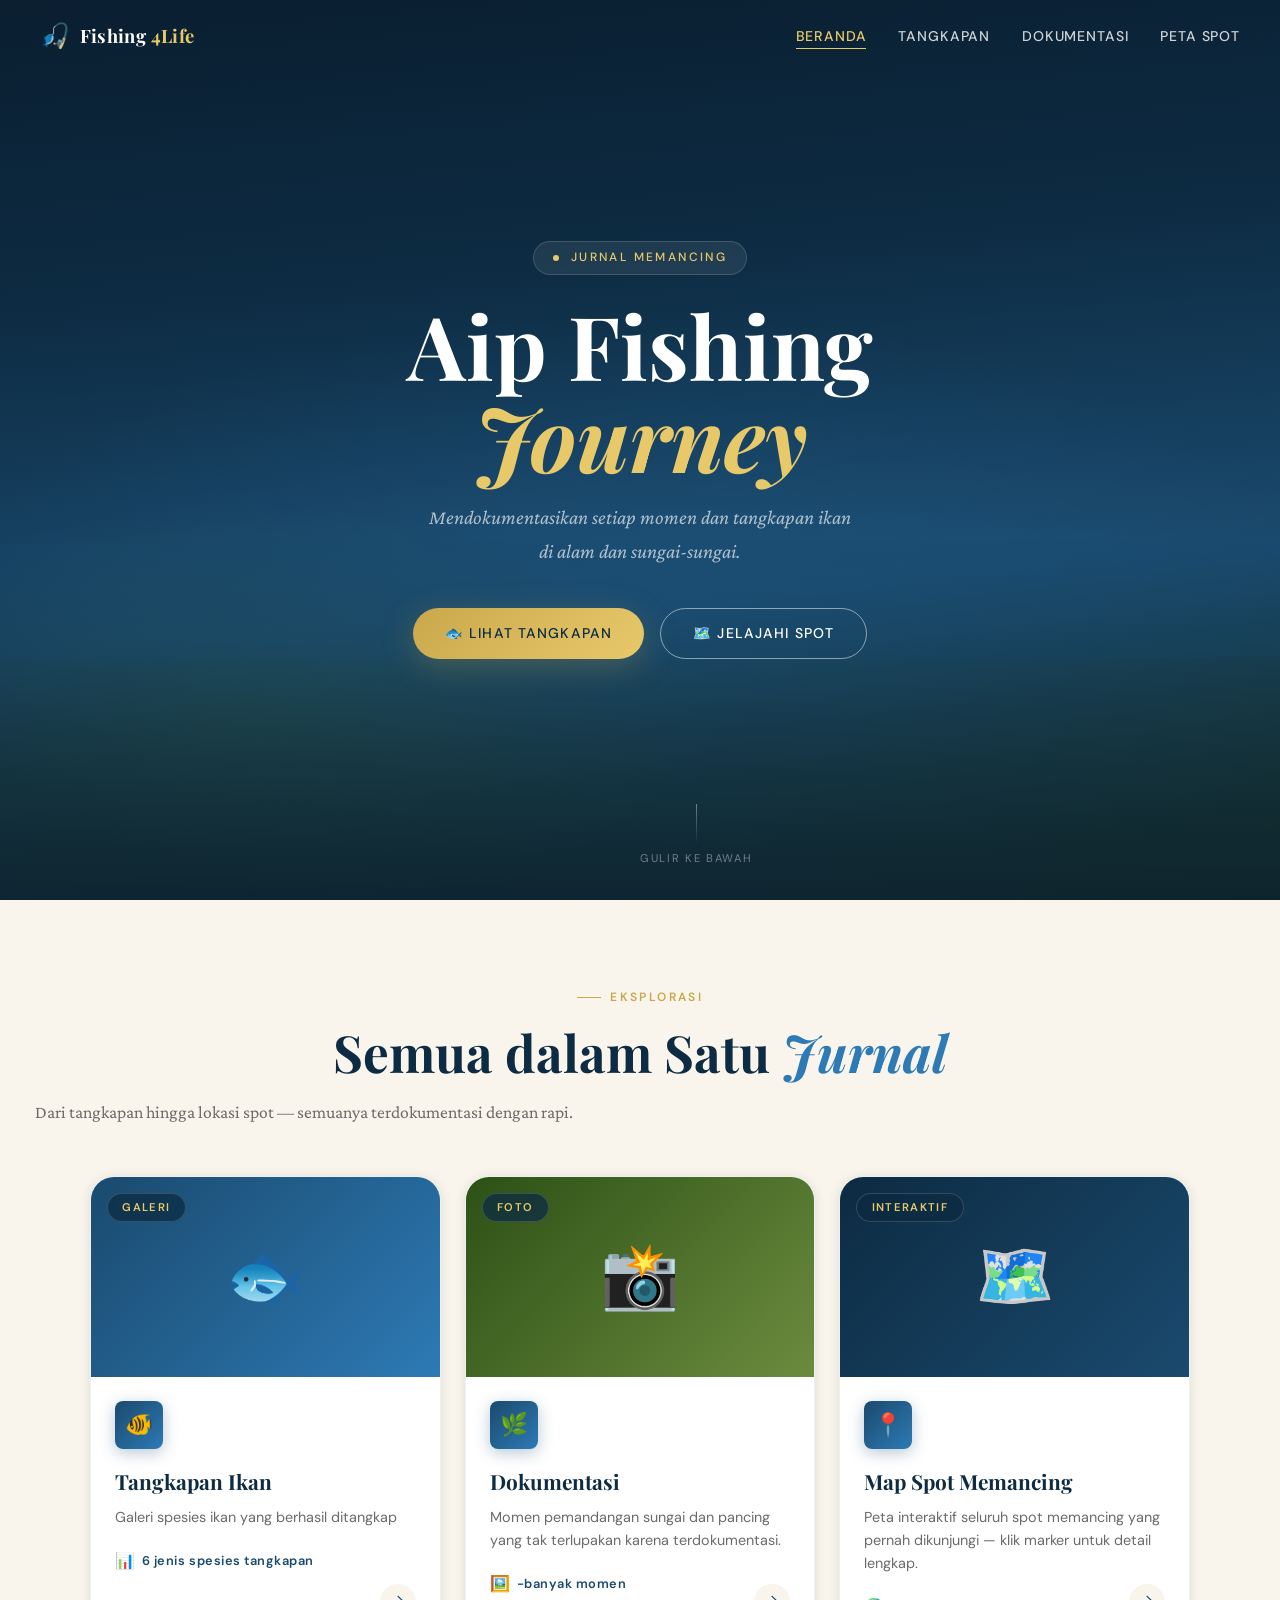
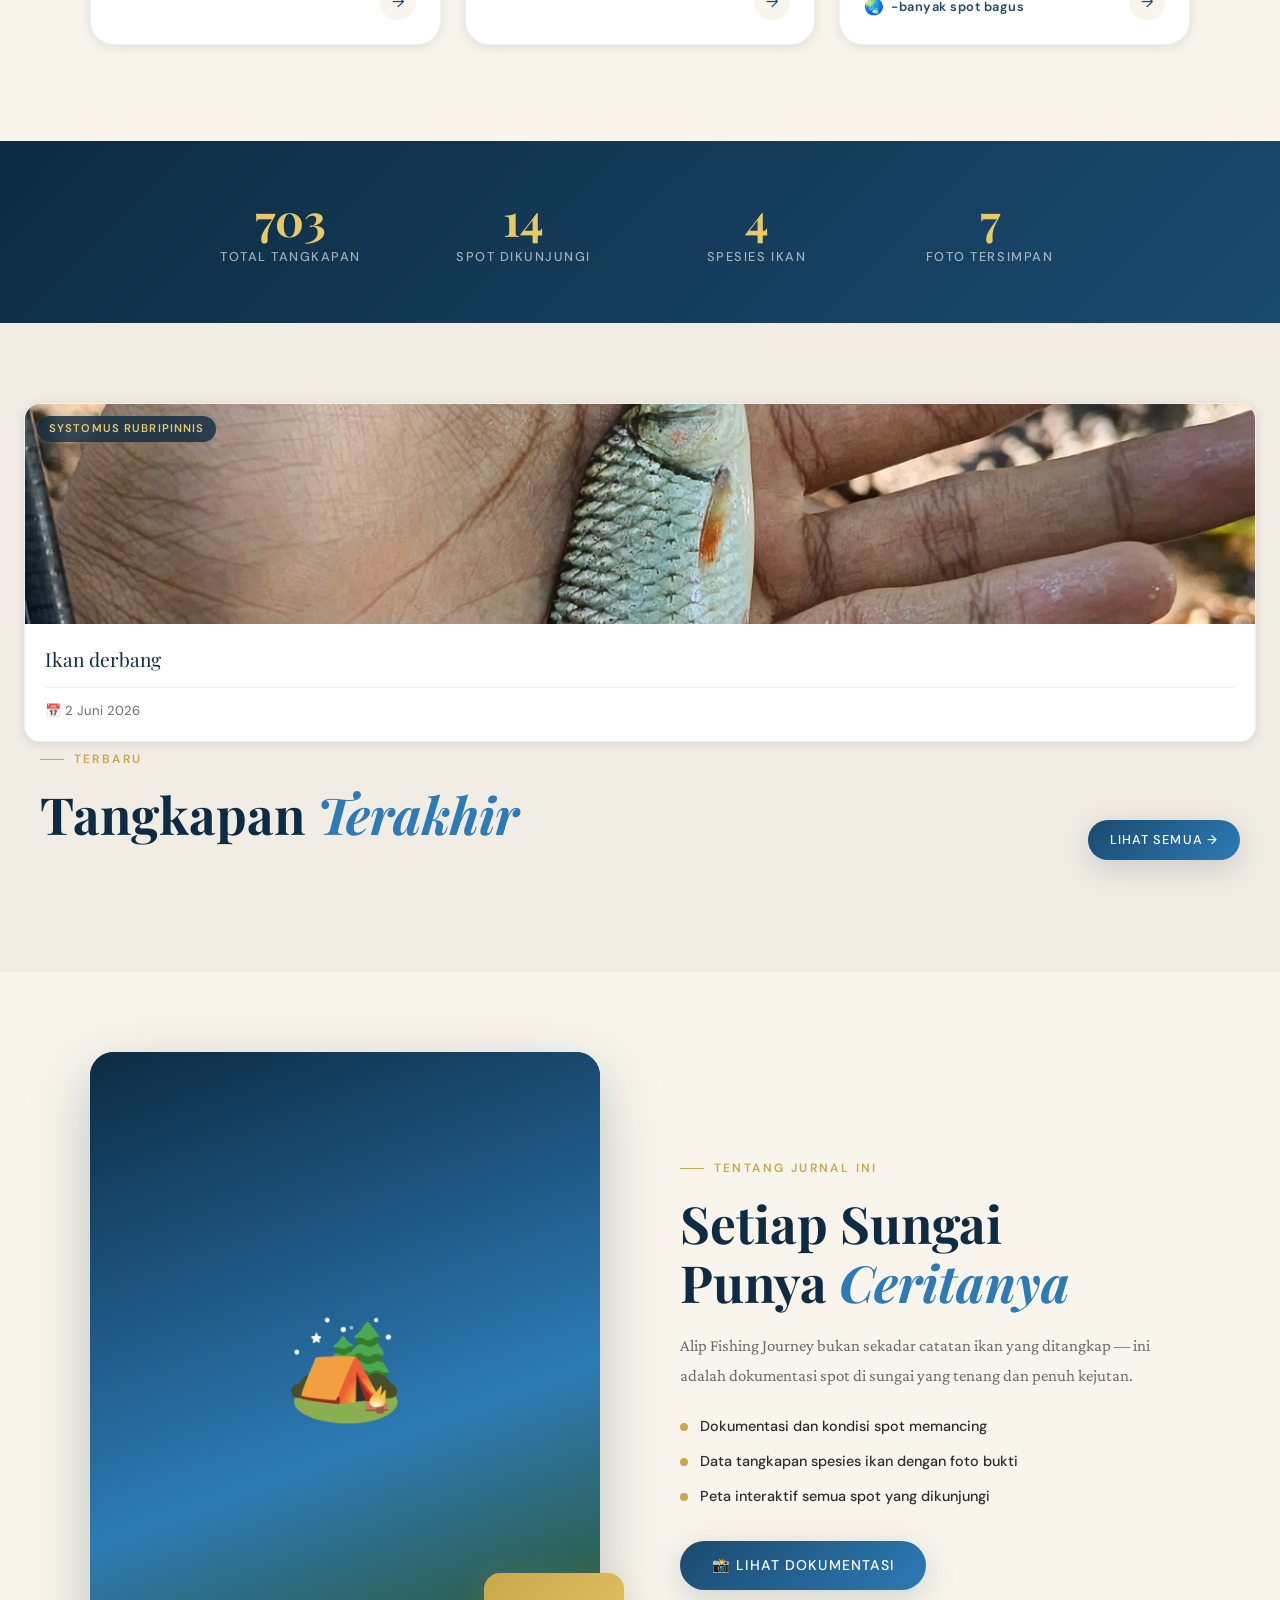
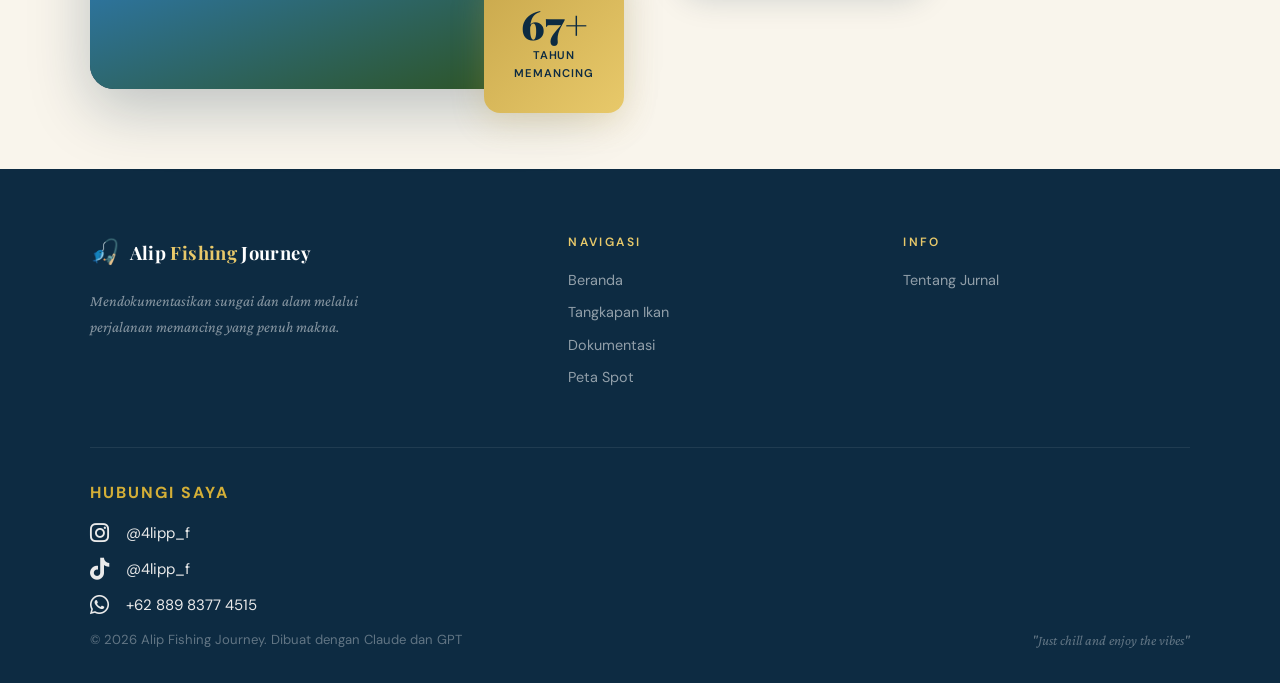
==== commit f523efce: "Add latest catches preview section with fish details" ====
--- a/index.html
+++ b/index.html
@@ -172,6 +172,17 @@
 
 <!-- ─── Latest Catches Preview ─── -->
 <section id="latest">
+  <div class="fish-card">
+  <div class="fish-card-img">
+    <img src="derbang.jpg" alt="Ikan derbang">
+    <div class="fish-species-tag">Systomus rubripinnis</div>
+  </div>
+
+  <div class="fish-card-body">
+    <div class="fish-card-name">Ikan derbang</div>
+    <div class="fish-card-location">📅 2 Juni 2026</div>
+  </div>
+  </div>
   <div class="section-inner">
     <div style="display:flex;align-items:flex-end;justify-content:space-between;flex-wrap:wrap;gap:1rem;margin-bottom:2rem;">
       <div class="reveal">
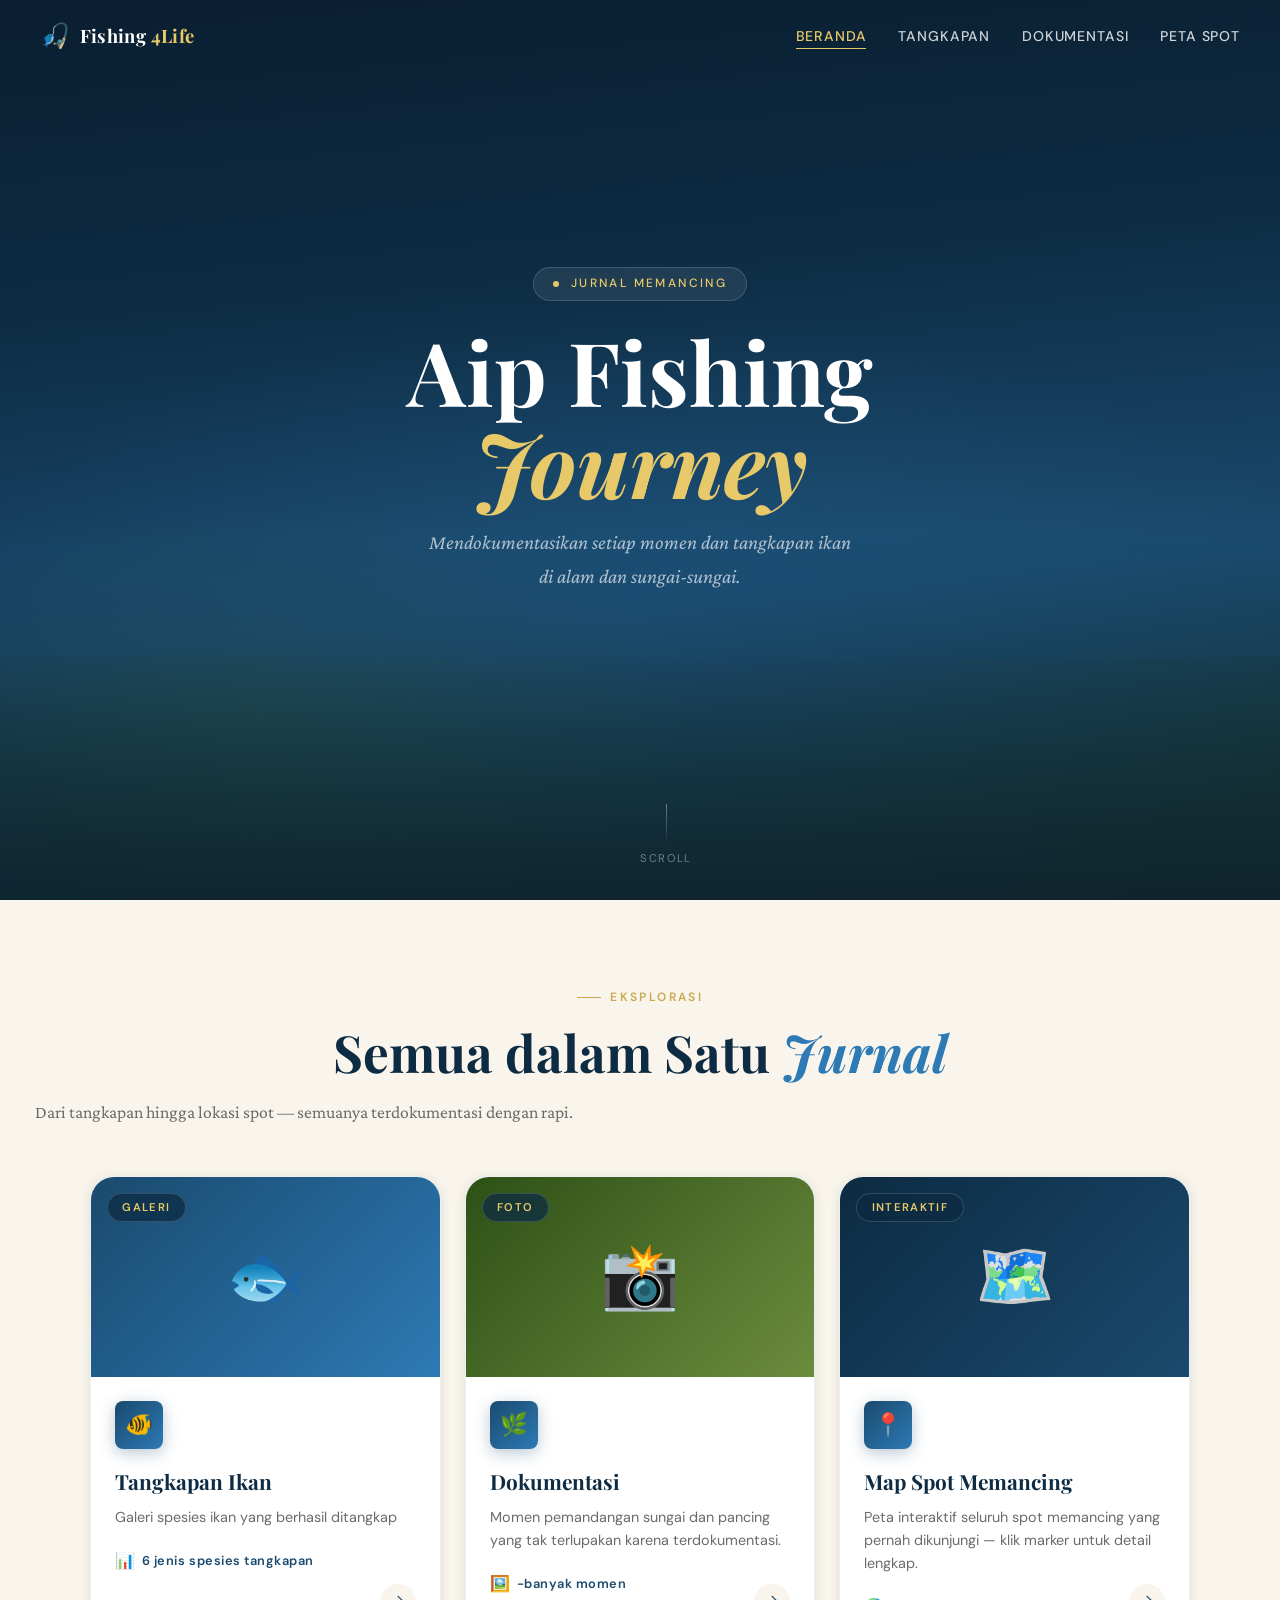
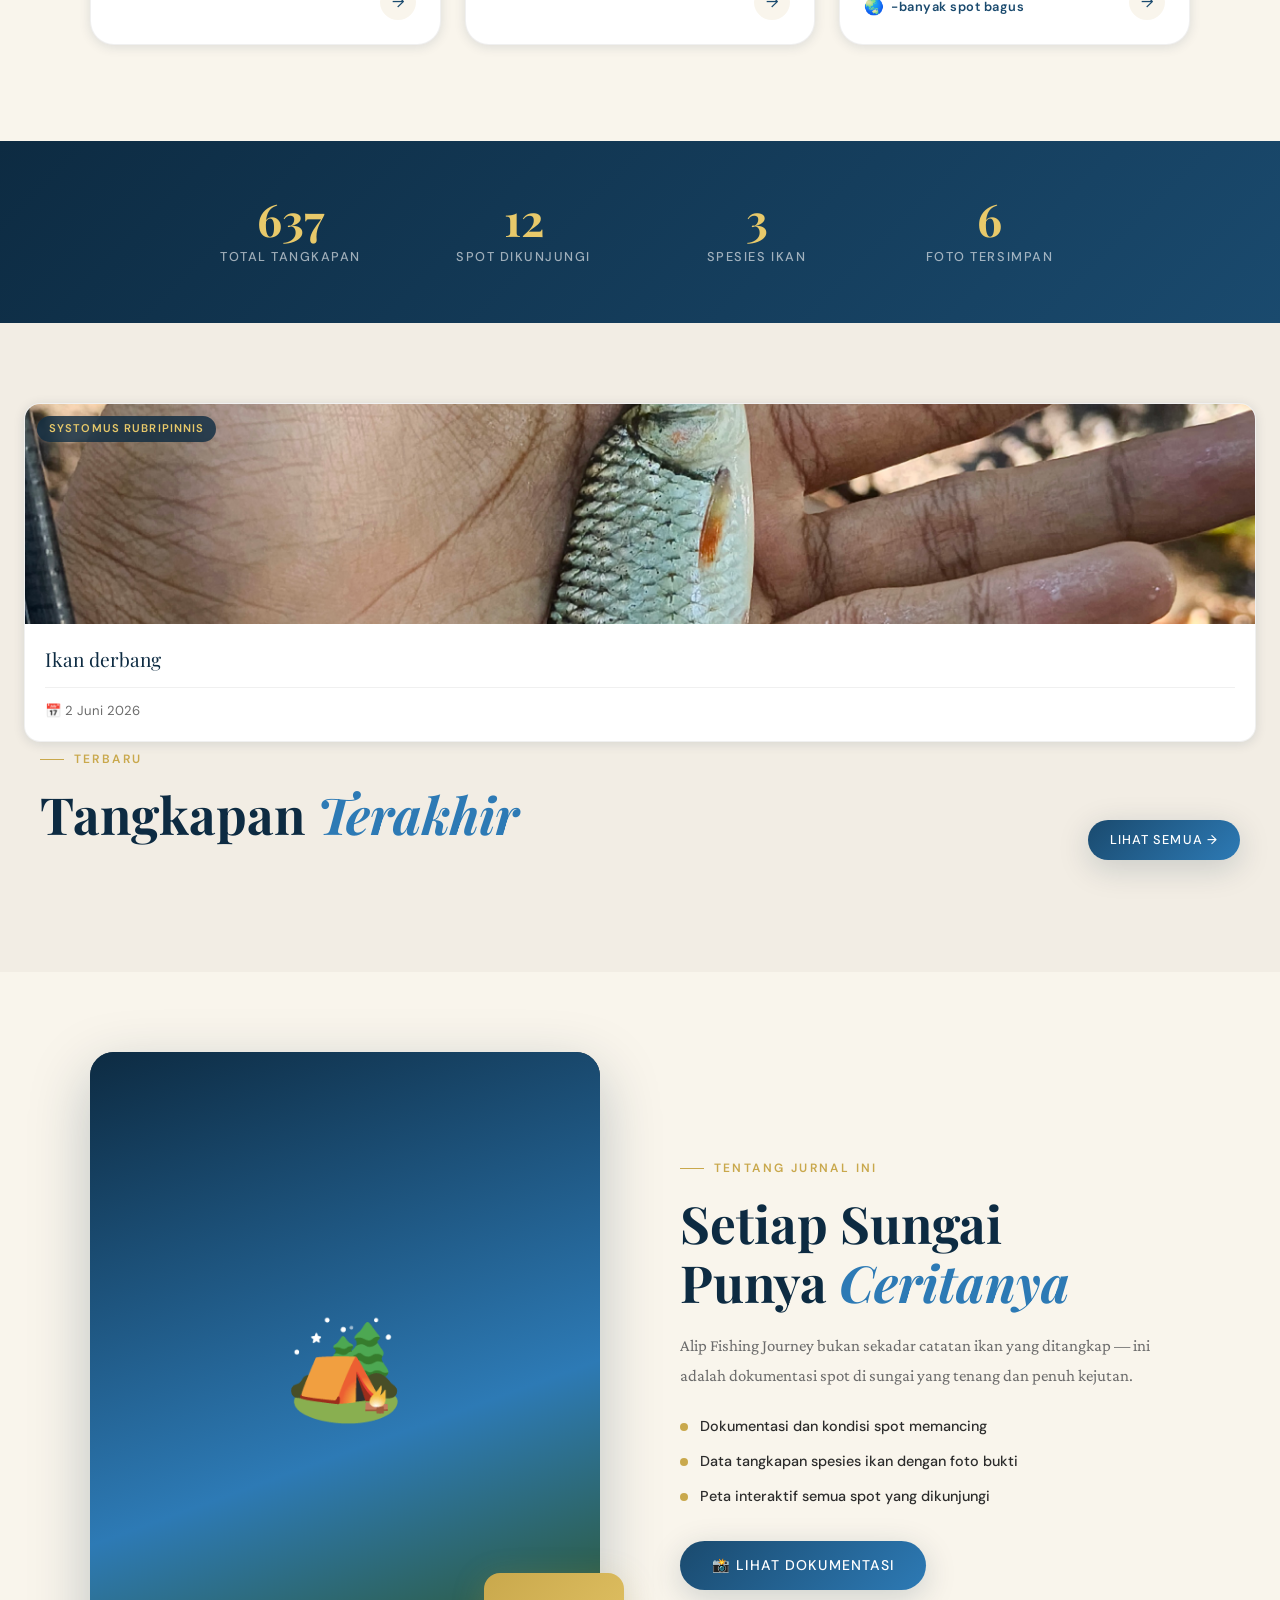
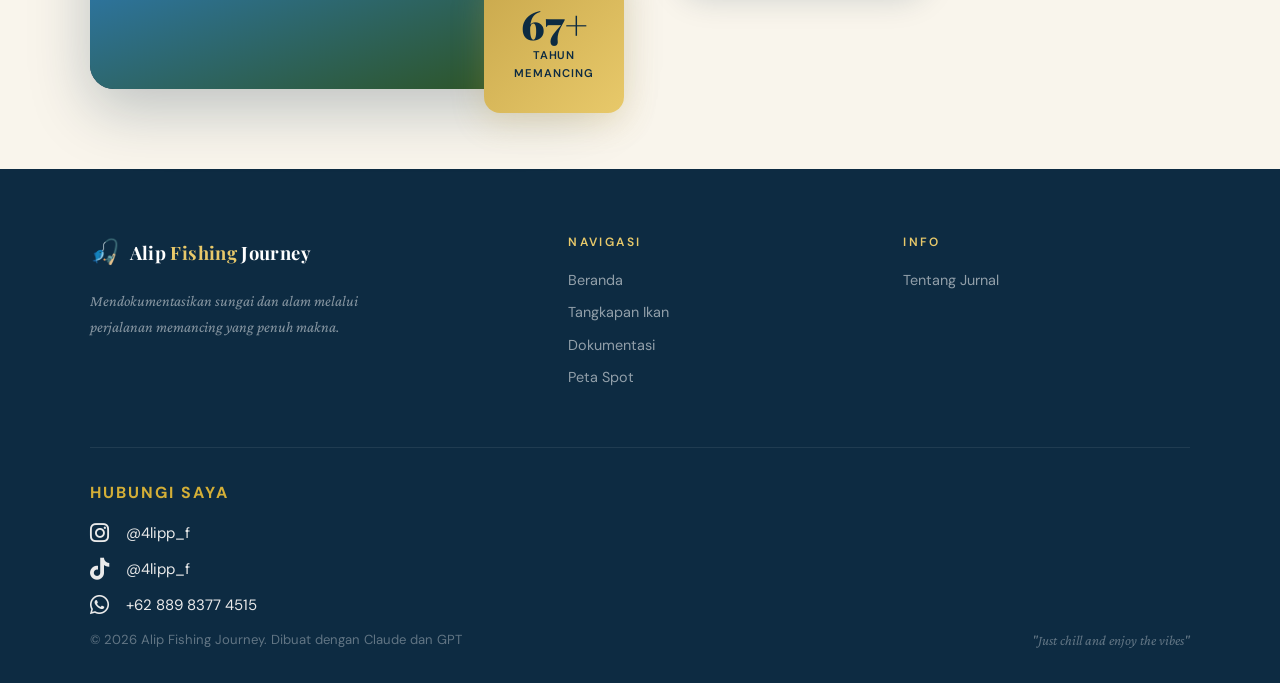
==== commit e6362e58: "Update links and text in index.html" ====
--- a/index.html
+++ b/index.html
@@ -67,14 +67,13 @@
       Mendokumentasikan setiap momen dan tangkapan ikan<br>di alam dan sungai-sungai.
     </p>
     <div class="hero-cta">
-      <a href="catches.html" class="btn btn-gold">🐟 Lihat Tangkapan</a>
-      <a href="map.html" class="btn btn-outline">🗺️ Jelajahi Spot</a>
+      
     </div>
   </div>
 
   <div class="hero-scroll">
     <div class="scroll-line"></div>
-    Gulir ke bawah
+    scroll
   </div>
 </section>
 
@@ -160,7 +159,7 @@
       <div class="stat-label">Spot Dikunjungi</div>
     </div>
     <div class="stat-item reveal reveal-delay-2">
-      <div class="stat-number" data-count="6+" data-suffix="">6</div>
+      <div class="stat-number" data-count="6+" data-suffix="">6+</div>
       <div class="stat-label">Spesies Ikan</div>
     </div>
     <div class="stat-item reveal reveal-delay-3">
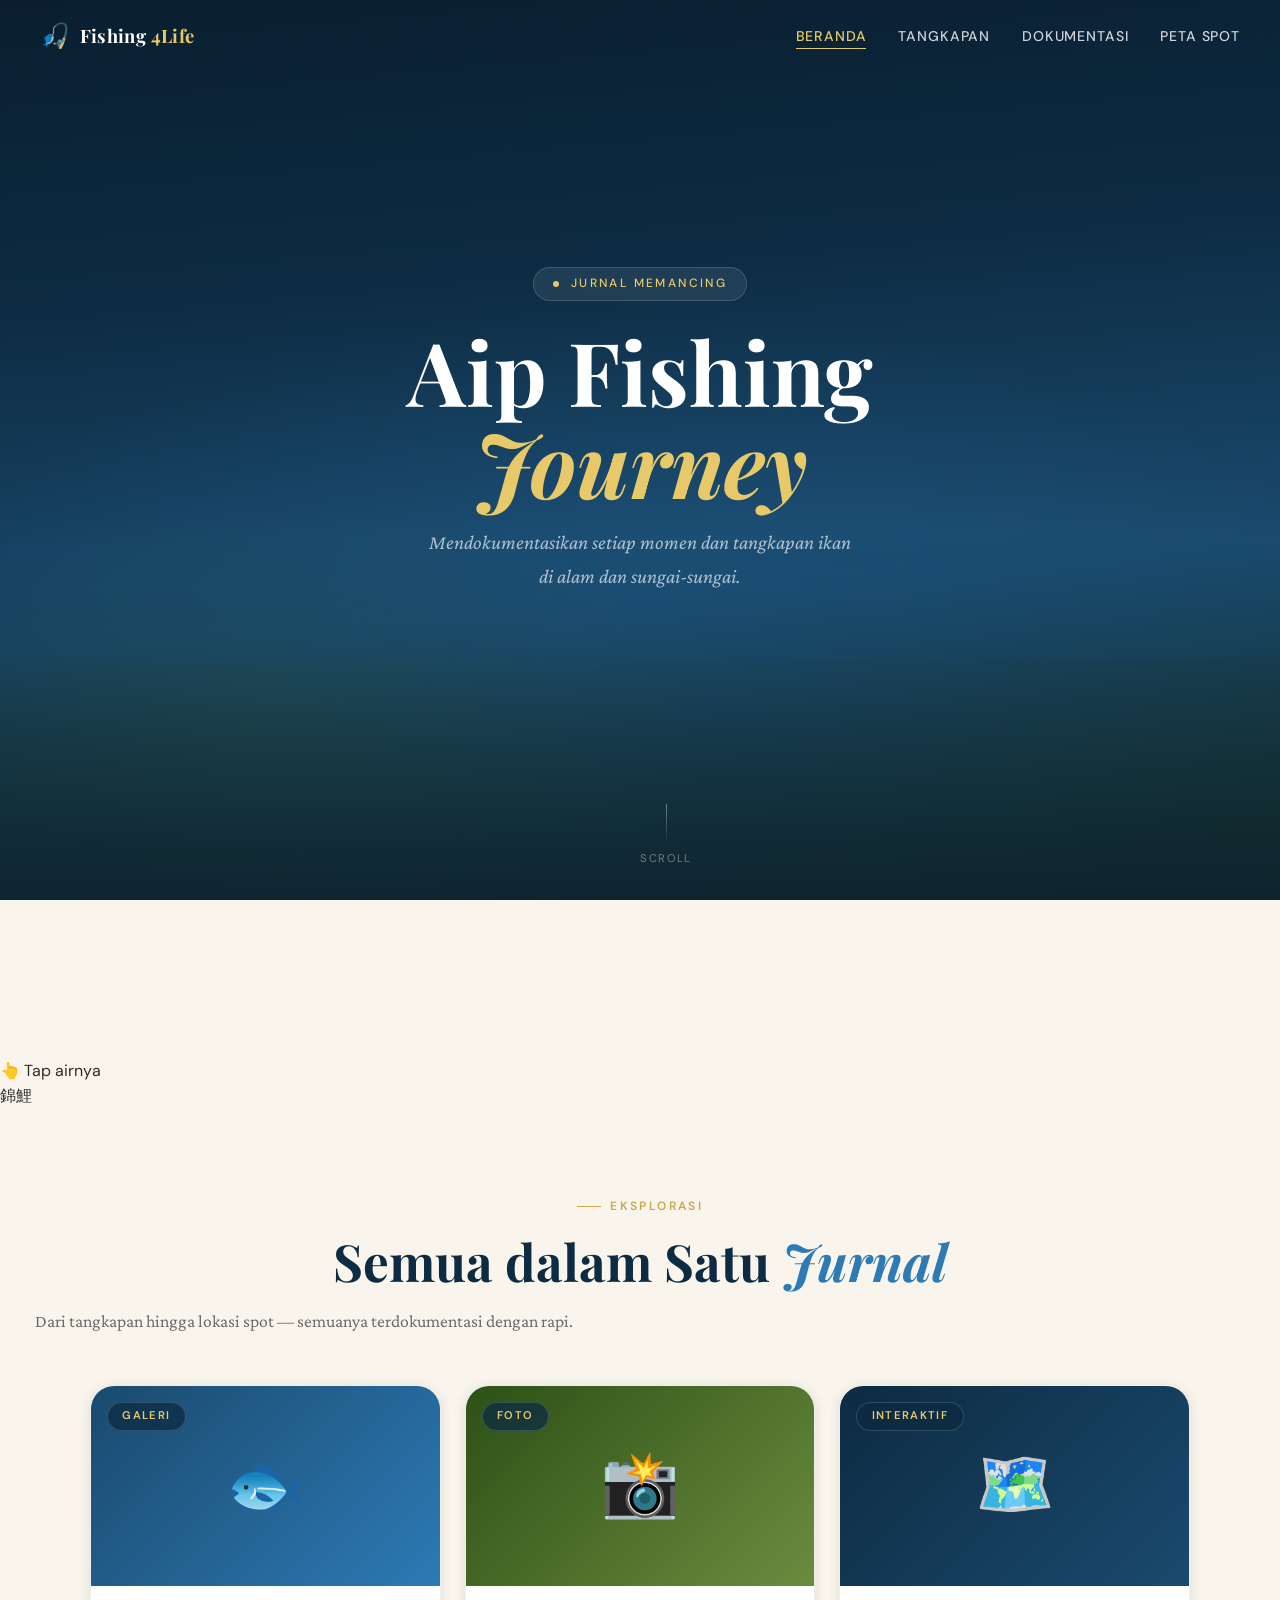
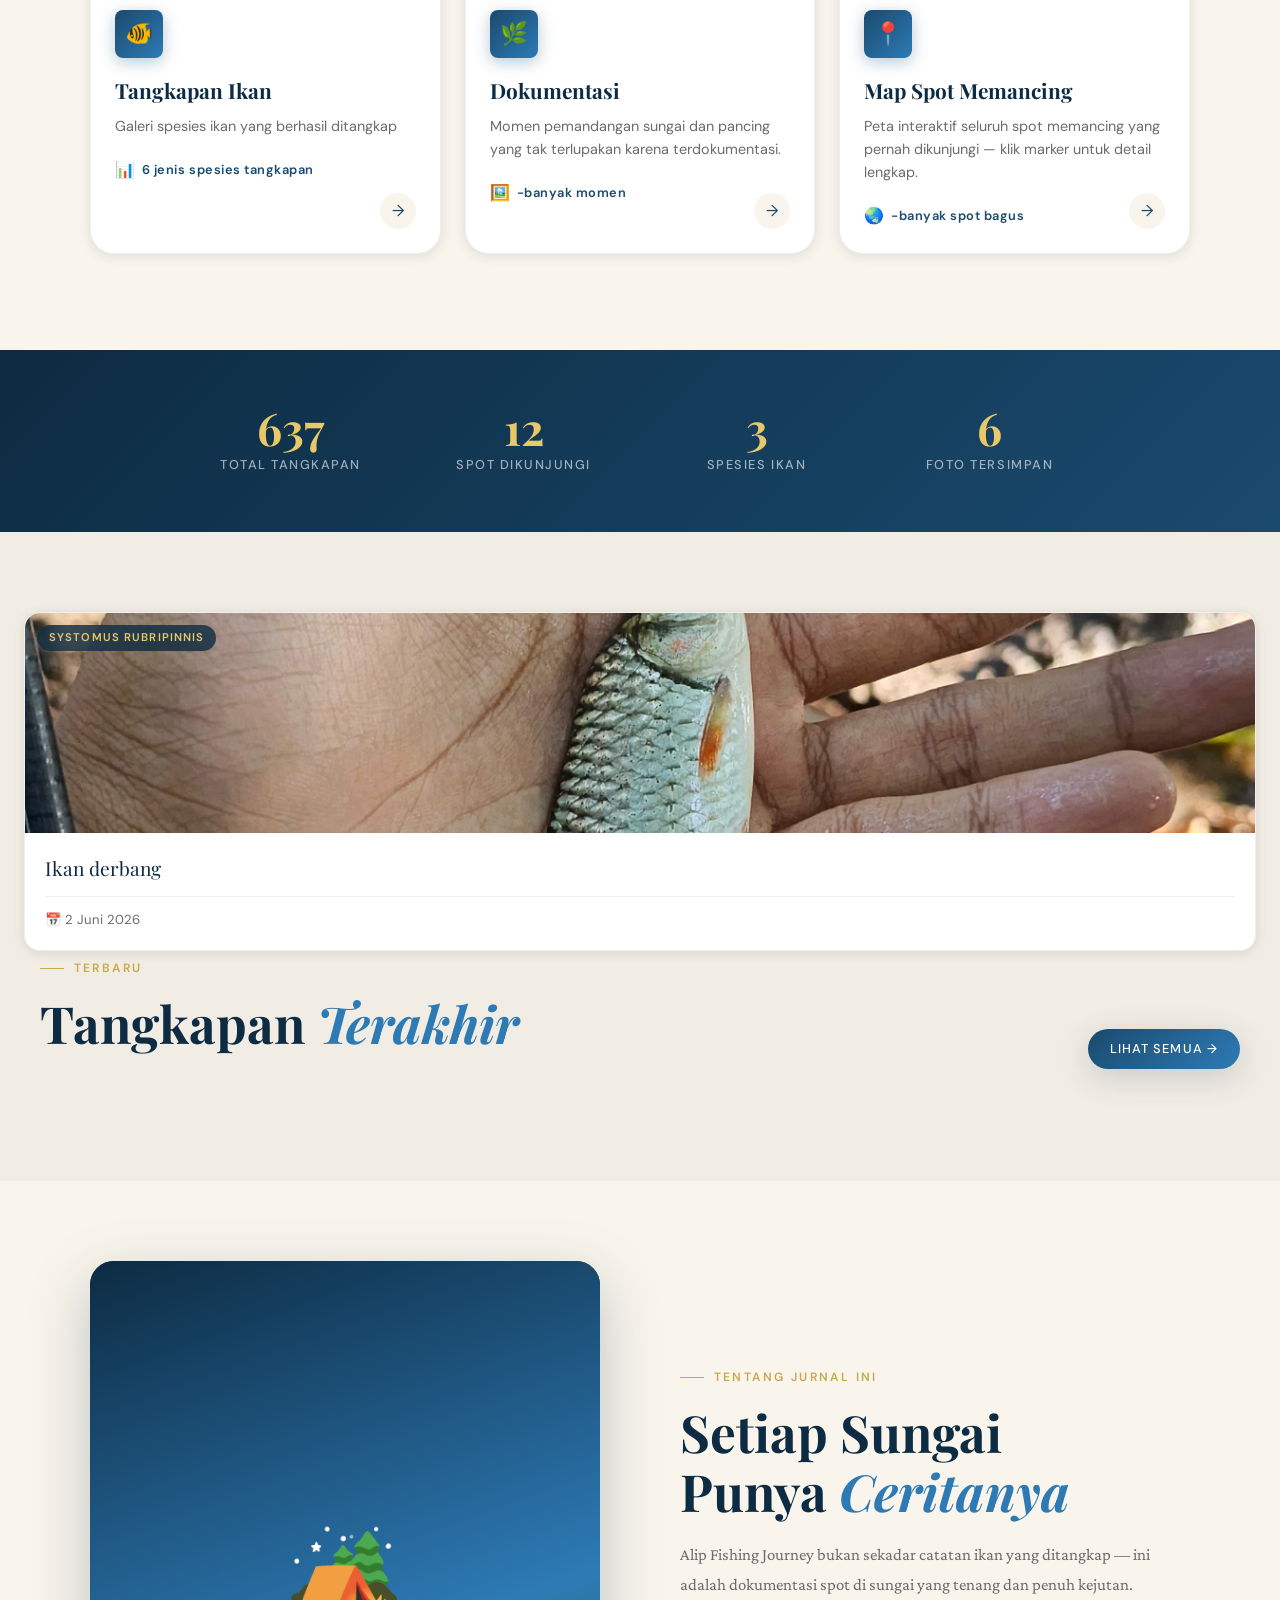
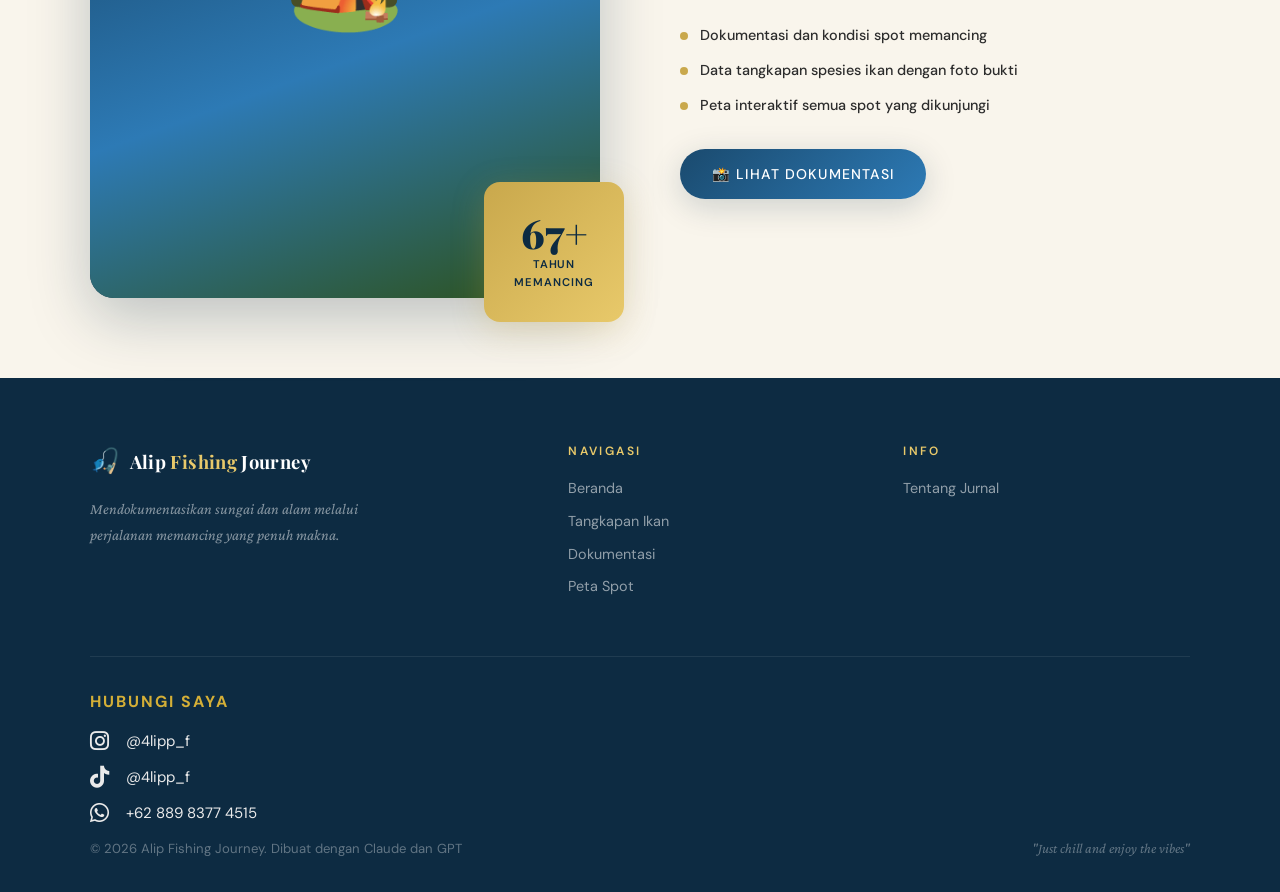
==== commit d81d1ab7: "Add koi pond section with canvas and UI overlay" ====
--- a/index.html
+++ b/index.html
@@ -76,6 +76,20 @@
     scroll
   </div>
 </section>
+  
+  <!-- KOI POND SECTION -->
+<section id="koi-pond-section">
+  <canvas id="pond"></canvas>
+
+  <div id="ui-overlay">
+    <div id="hint">
+      <span class="hint-icon">👆</span>
+      <span class="hint-text">Tap airnya</span>
+    </div>
+
+    <div id="pond-label">錦鯉</div>
+  </div>
+</section>
 
 <!-- ─── Feature Cards ─── -->
 <section id="features">
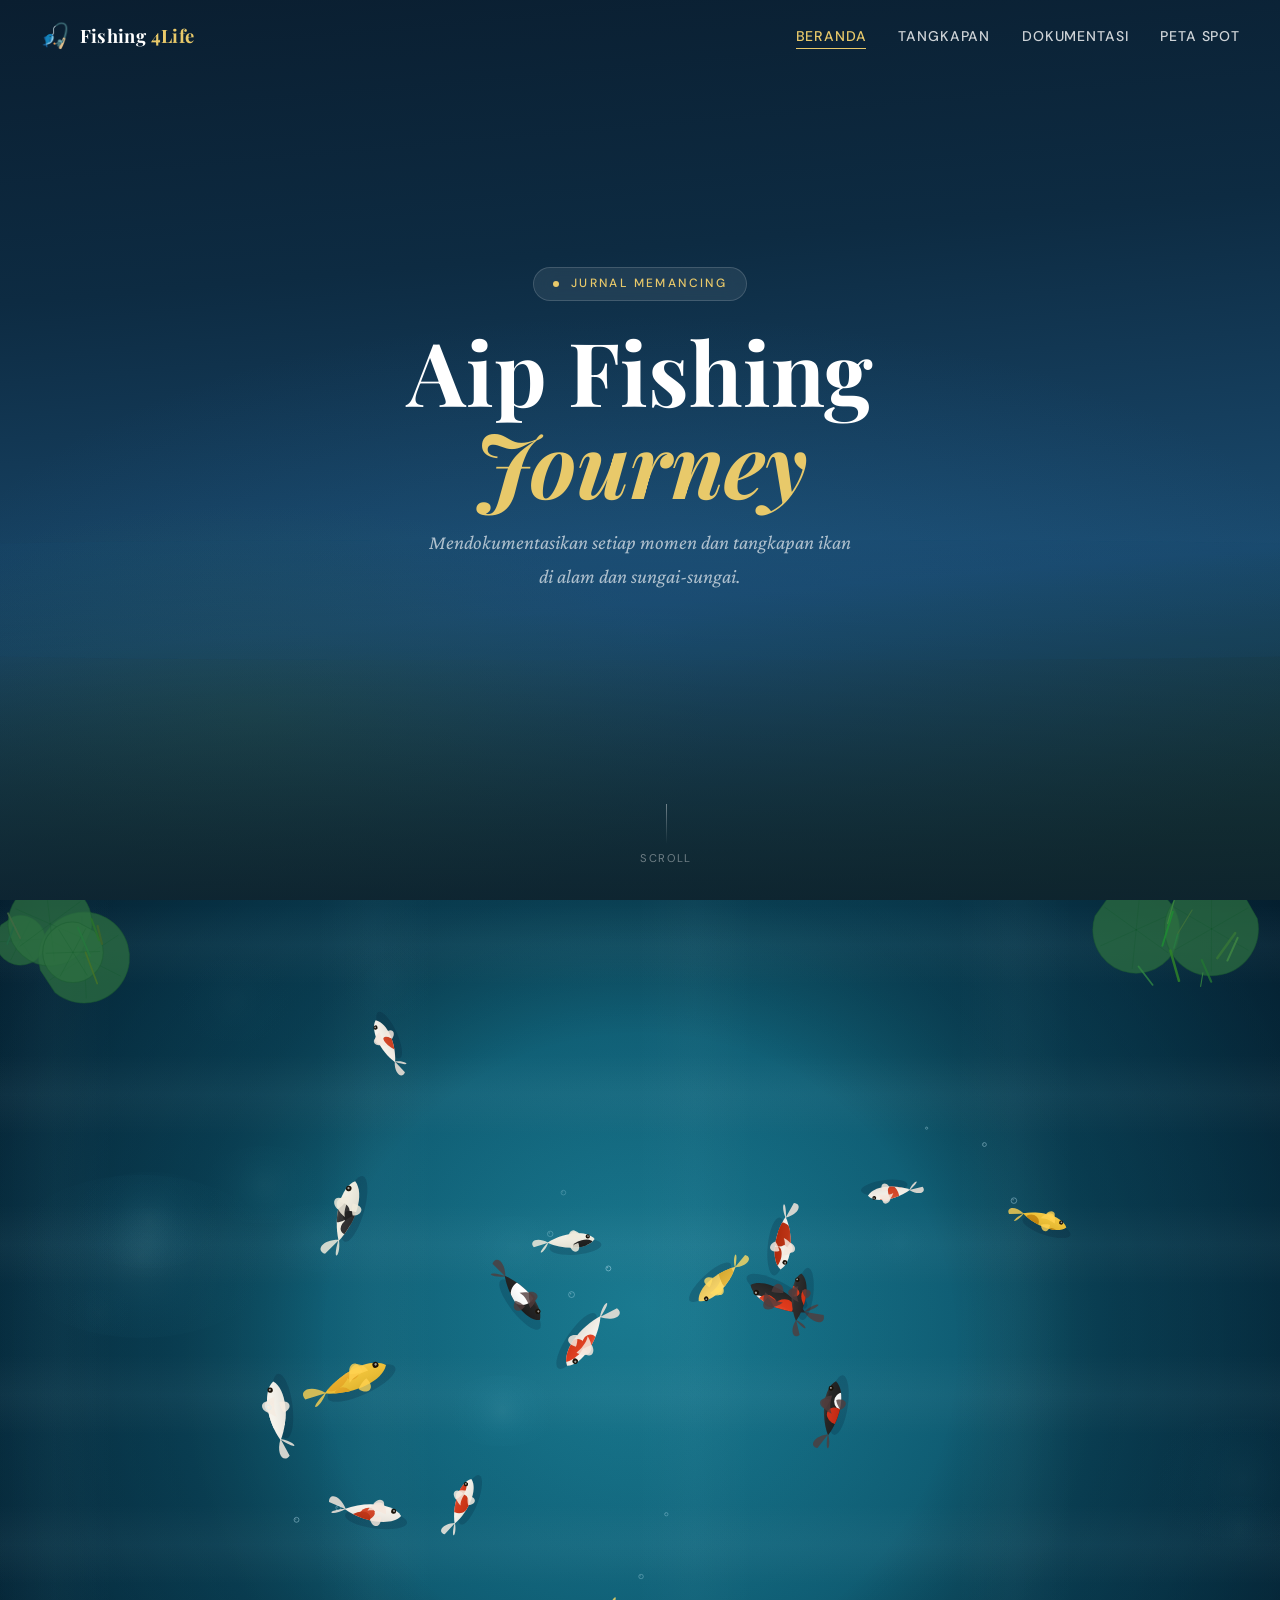
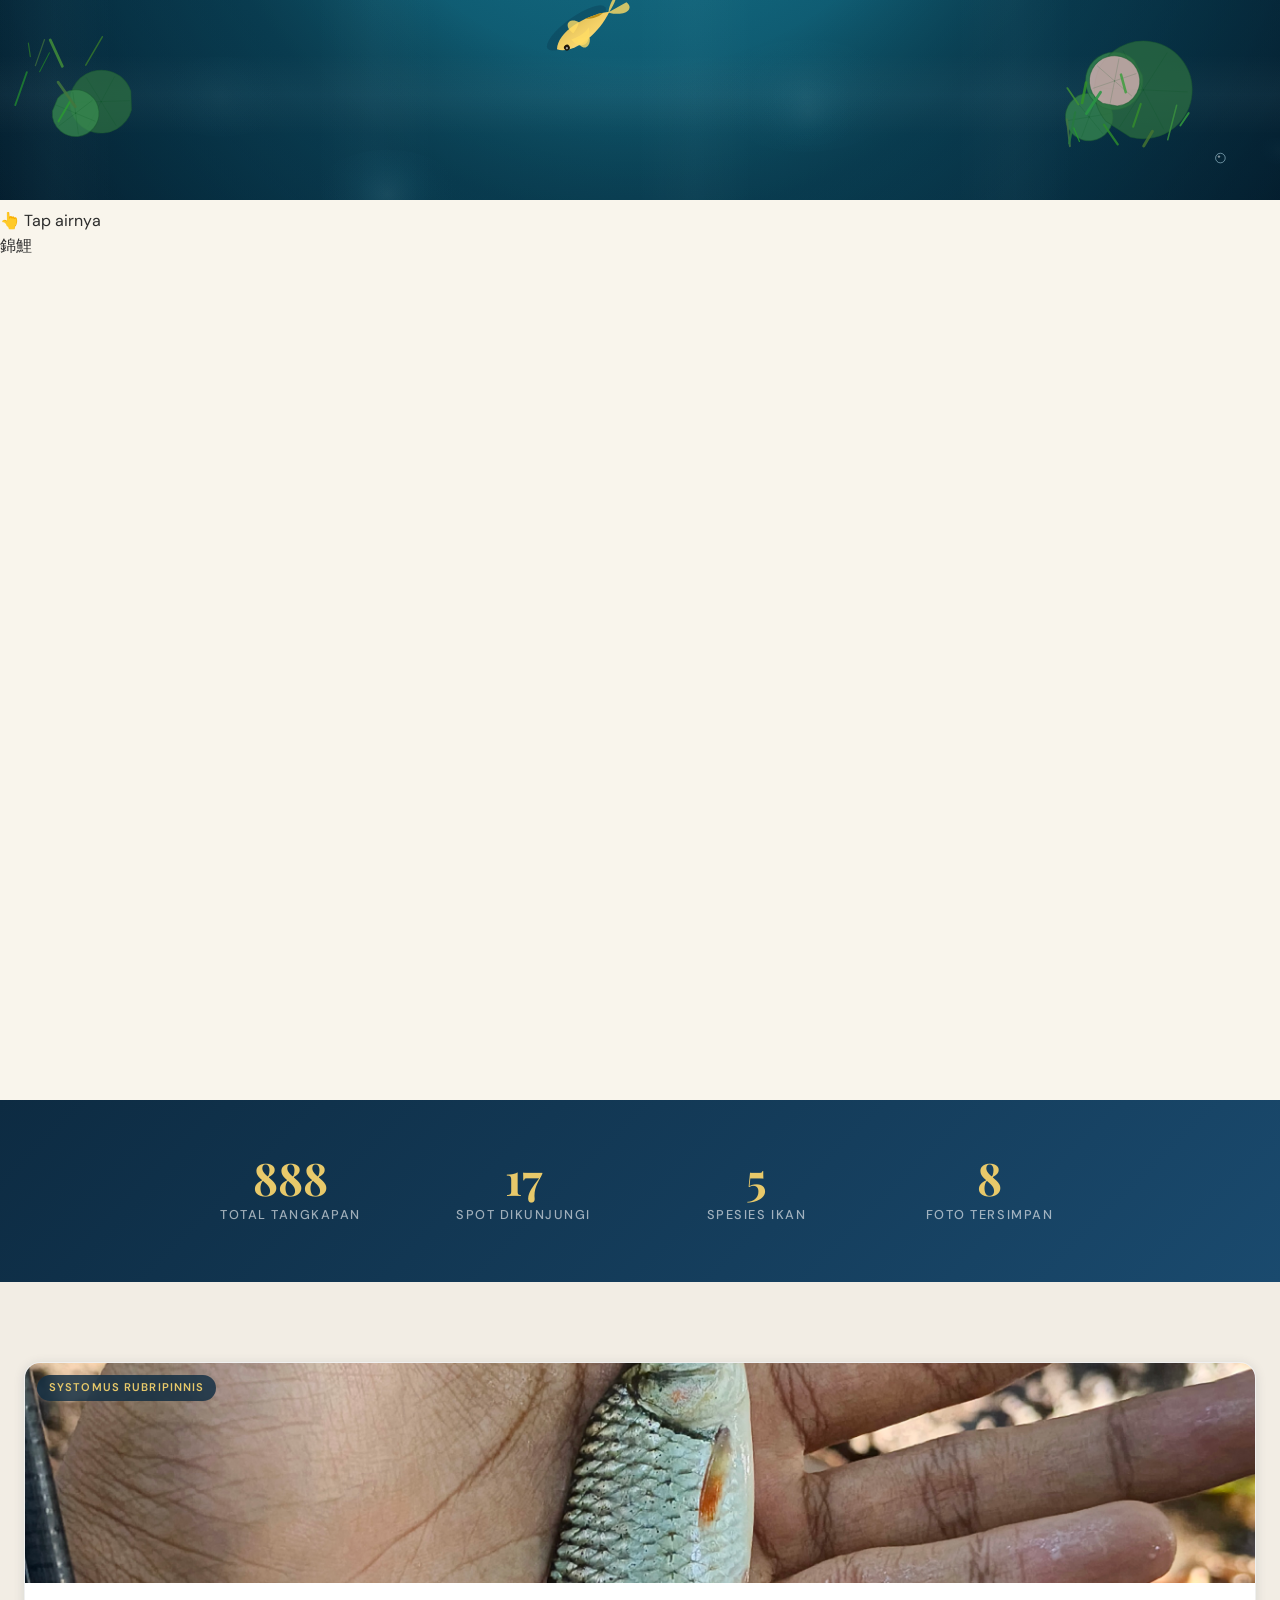
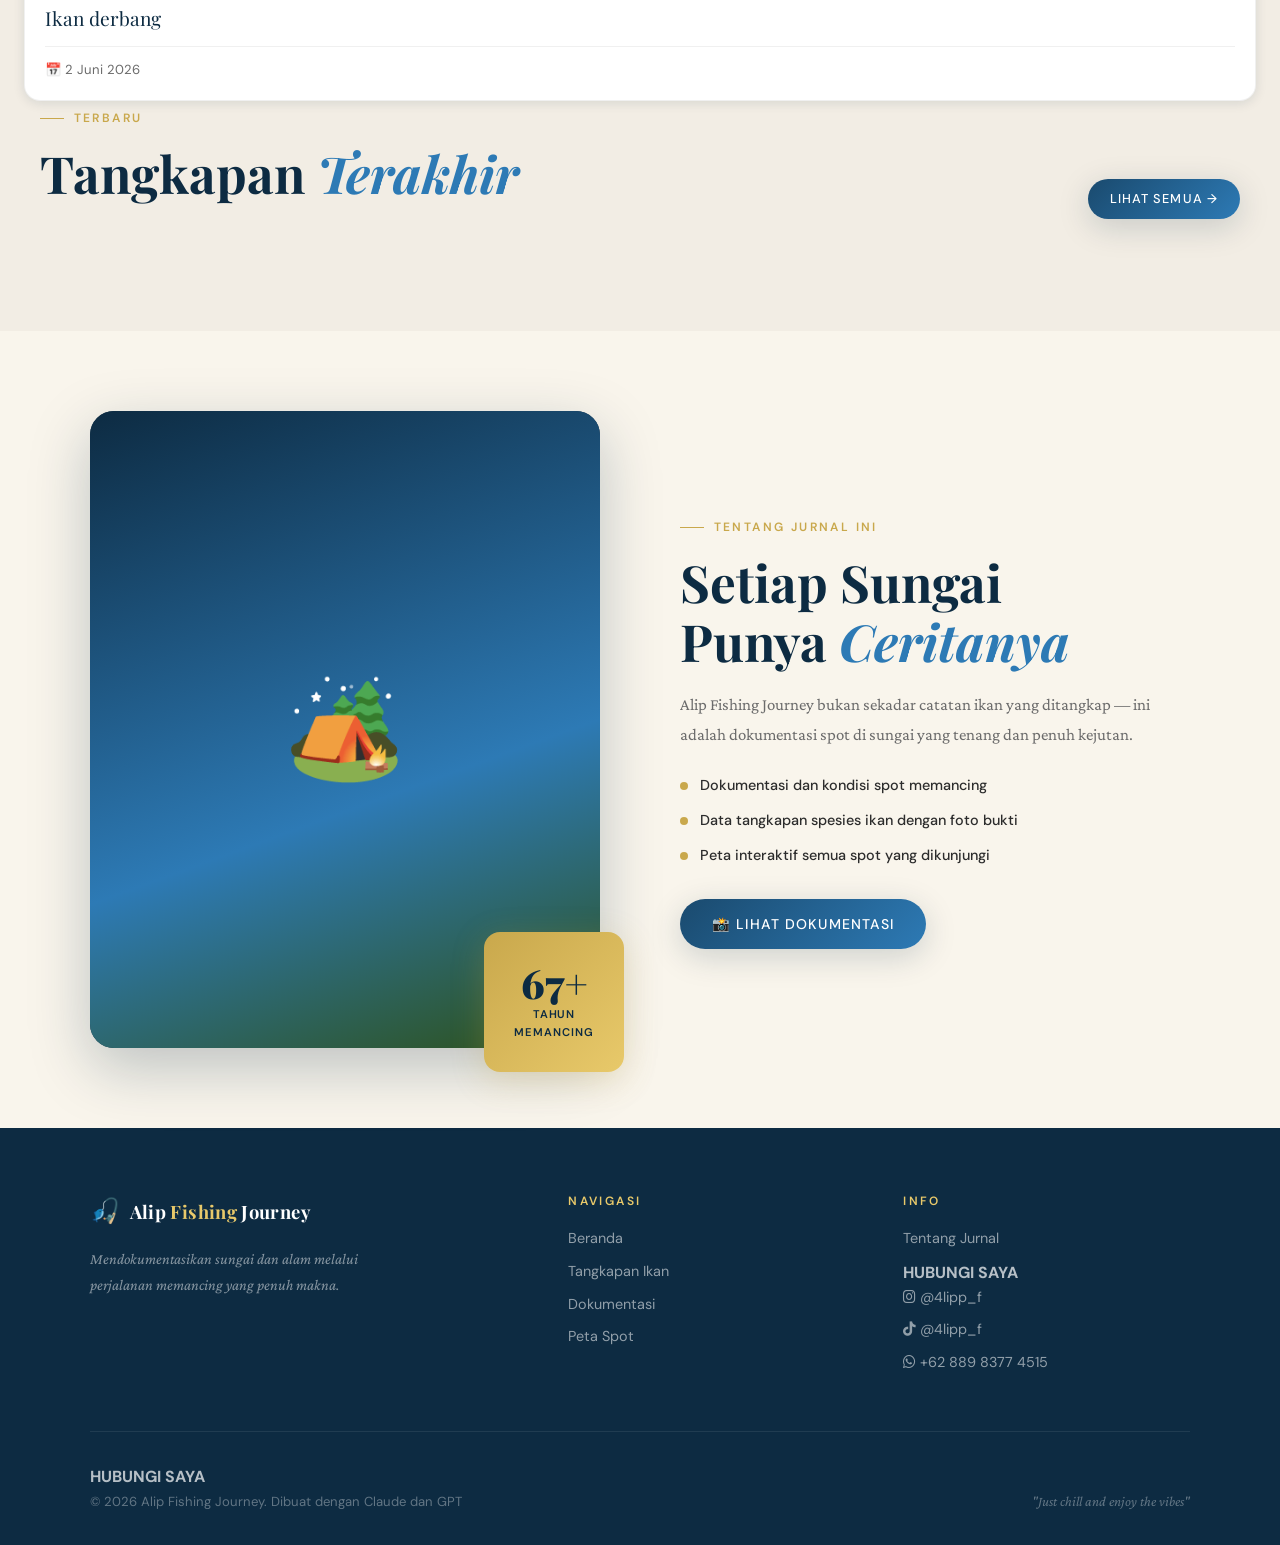
==== commit eaffa9e2: "Refactor footer section in index.html Removed duplicate 'HUBUNGI SAYA' header and cleaned up footer " ====
--- a/index.html
+++ b/index.html
@@ -273,13 +273,7 @@
       <div class="footer-col">
         <div class="footer-col-title">Info</div>
         <a href="#">Tentang Jurnal</a>
-        
-        
-      </div>
-    </div>
-    <div class="footer-contact">
-
-  <h4>HUBUNGI SAYA</h4>
+        <h4>HUBUNGI SAYA</h4>
 
   <a href="https://instagram.com/4lipp_f"
      target="_blank"
@@ -301,6 +295,14 @@
     <i class="fa-brands fa-whatsapp"></i>
     +62 889 8377 4515
   </a>
+        
+      </div>
+    </div>
+    <div class="footer-contact">
+
+  <h4>HUBUNGI SAYA</h4>
+
+  
 
     </div>
     <div class="footer-bottom">
--- a/style.css
+++ b/style.css
@@ -1405,36 +1405,6 @@
   font-size: 0.88rem;
   color: rgba(255,255,255,0.35);
 }
-.footer-contact{
-    margin-top:30px;
-}
-
-.footer-contact h4{
-    color:#d4af37;
-    margin-bottom:15px;
-    letter-spacing:2px;
-}
-
-.social-link{
-    display:flex;
-    align-items:center;
-    gap:12px;
-    color:#eaeaea;
-    text-decoration:none;
-    margin:12px 0;
-    font-size:15px;
-    transition:.3s;
-}
-
-.social-link i{
-    font-size:22px;
-    width:24px;
-}
-
-.social-link:hover{
-    color:#d4af37;
-    transform:translateX(5px);
-}
 
 /* ========================================
    RESPONSIVE
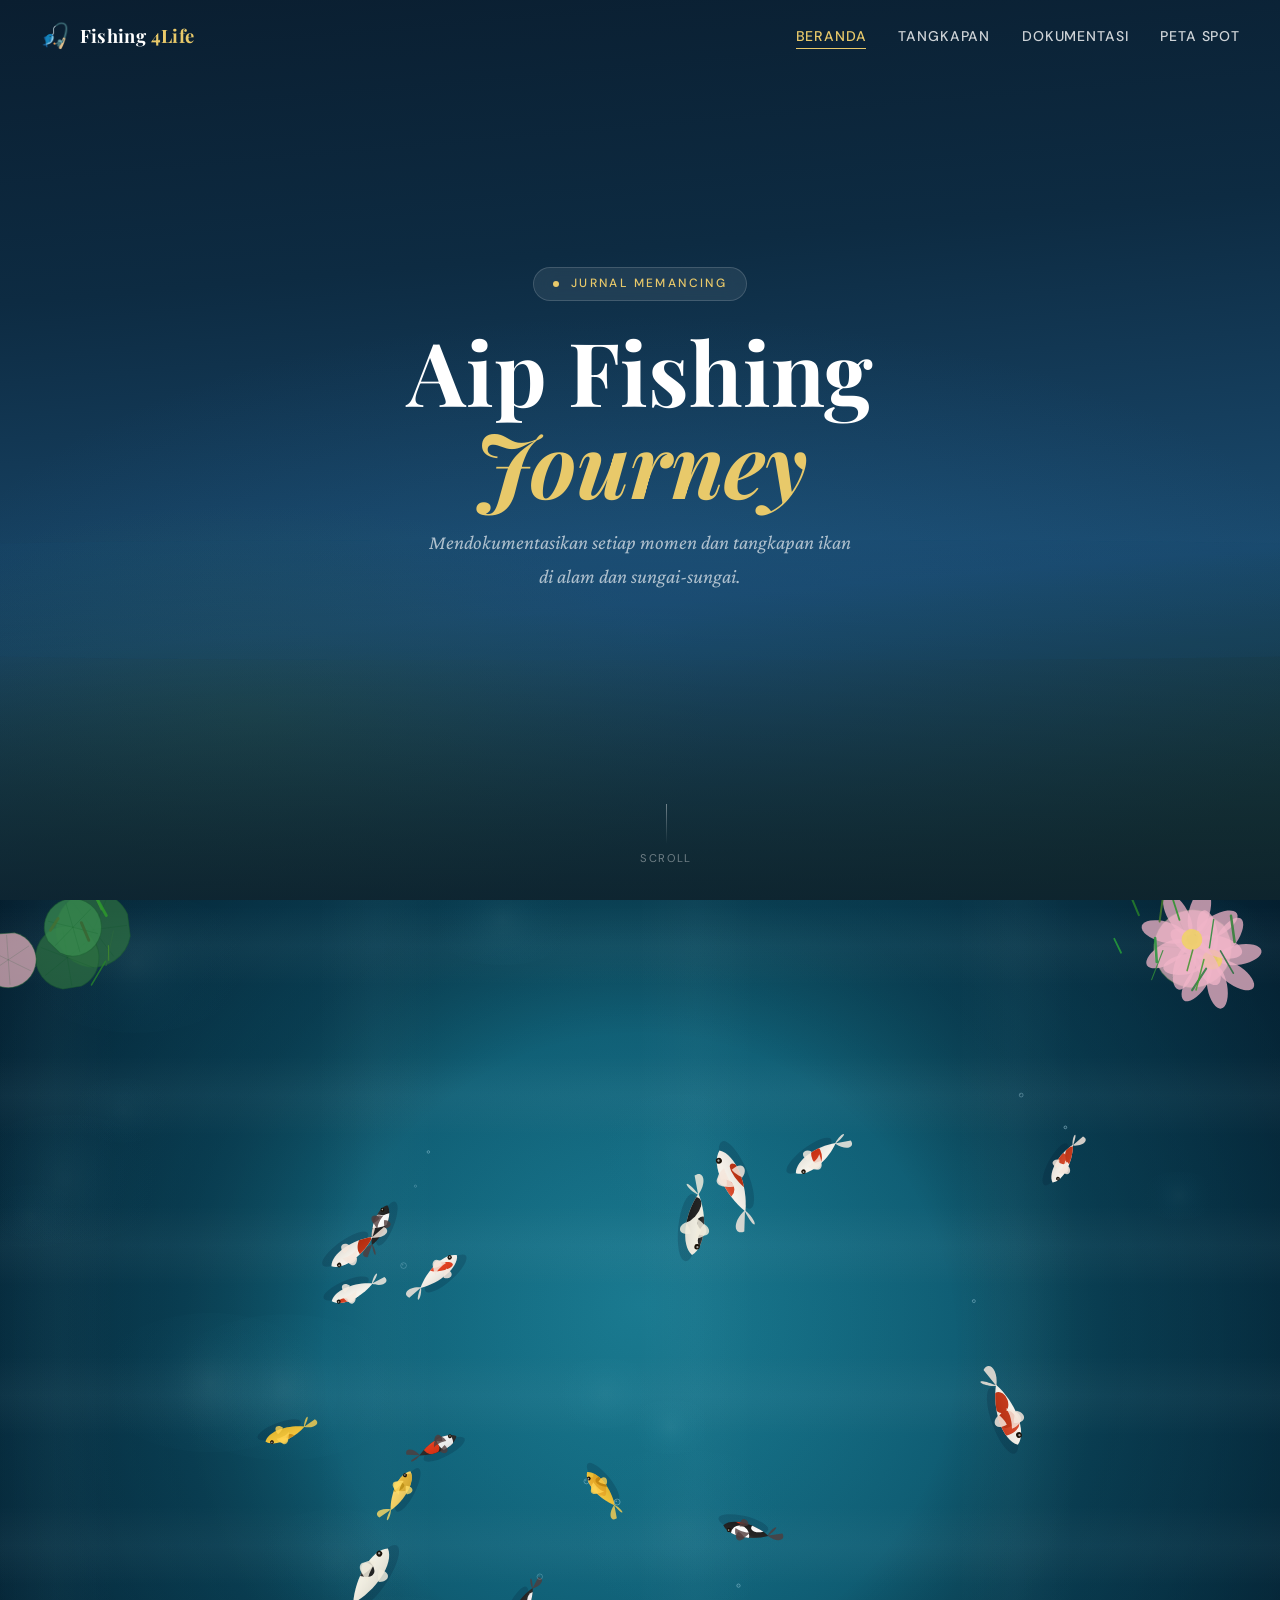
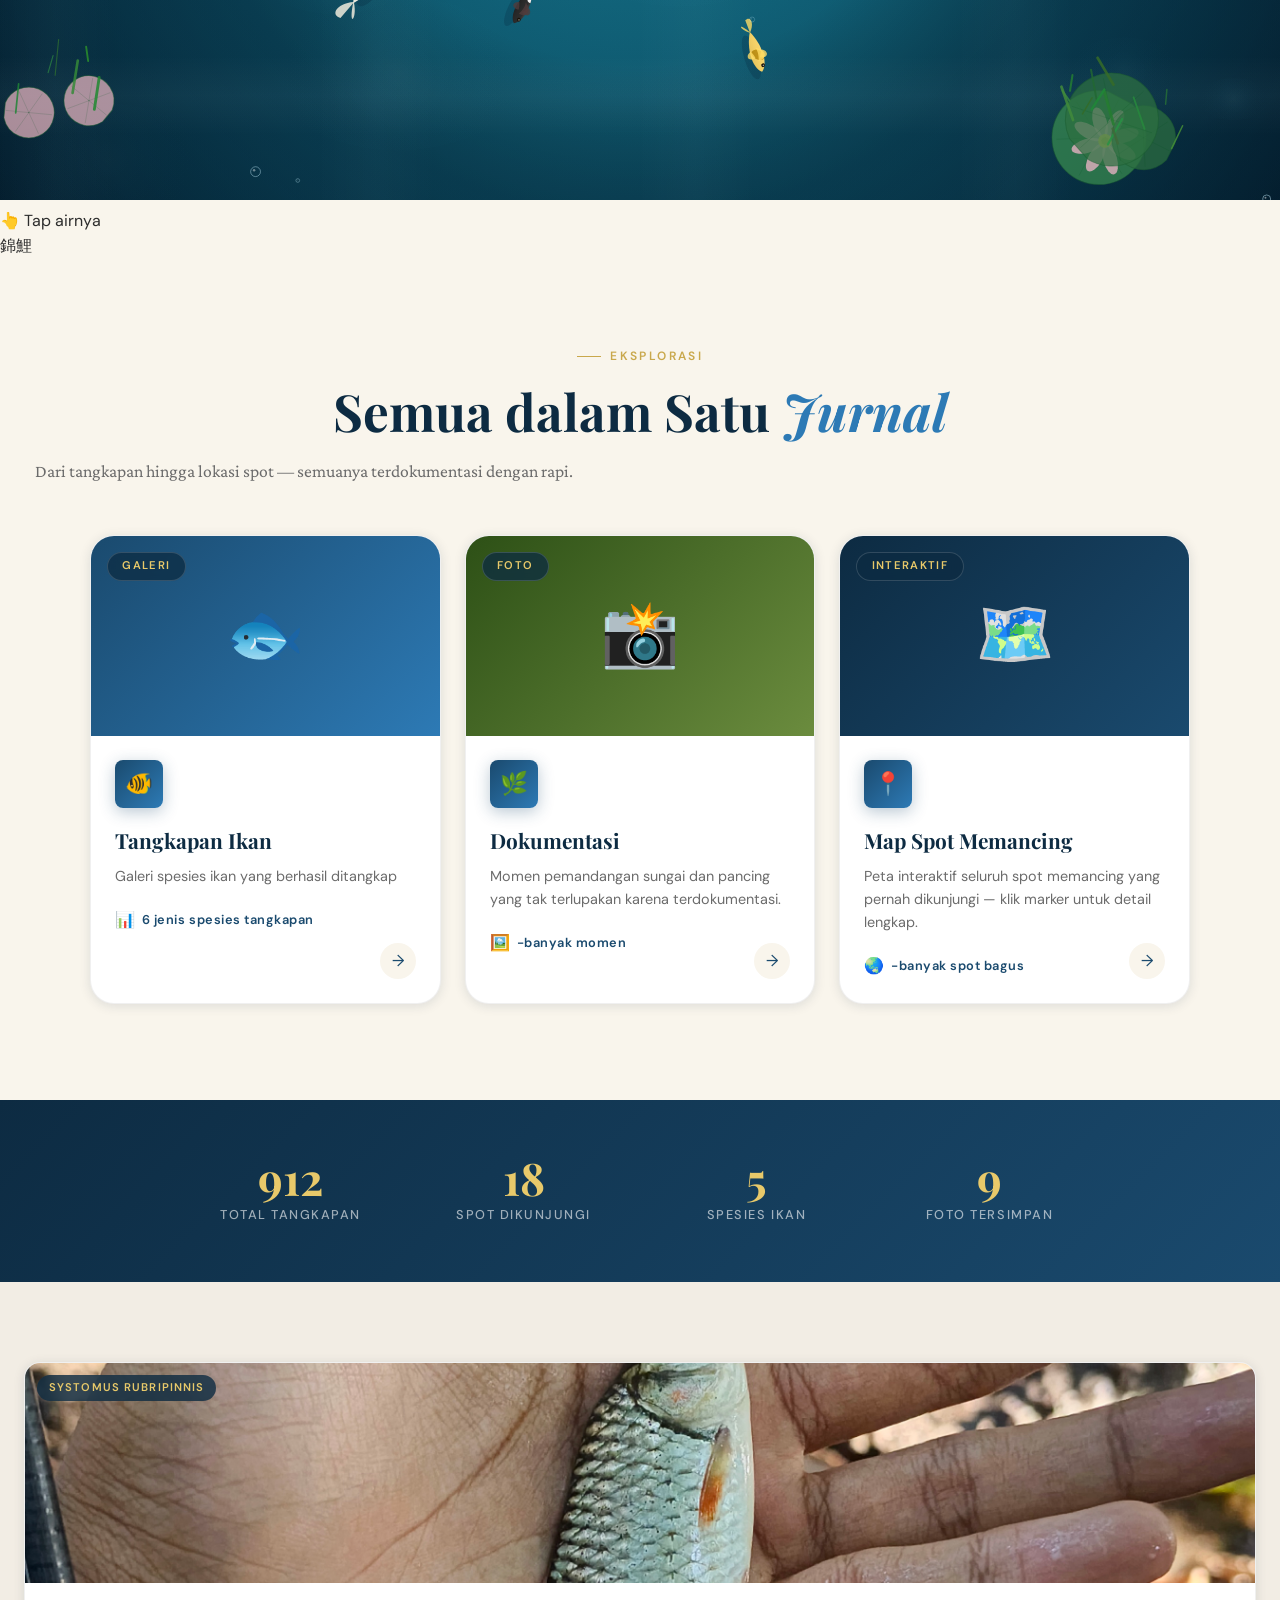
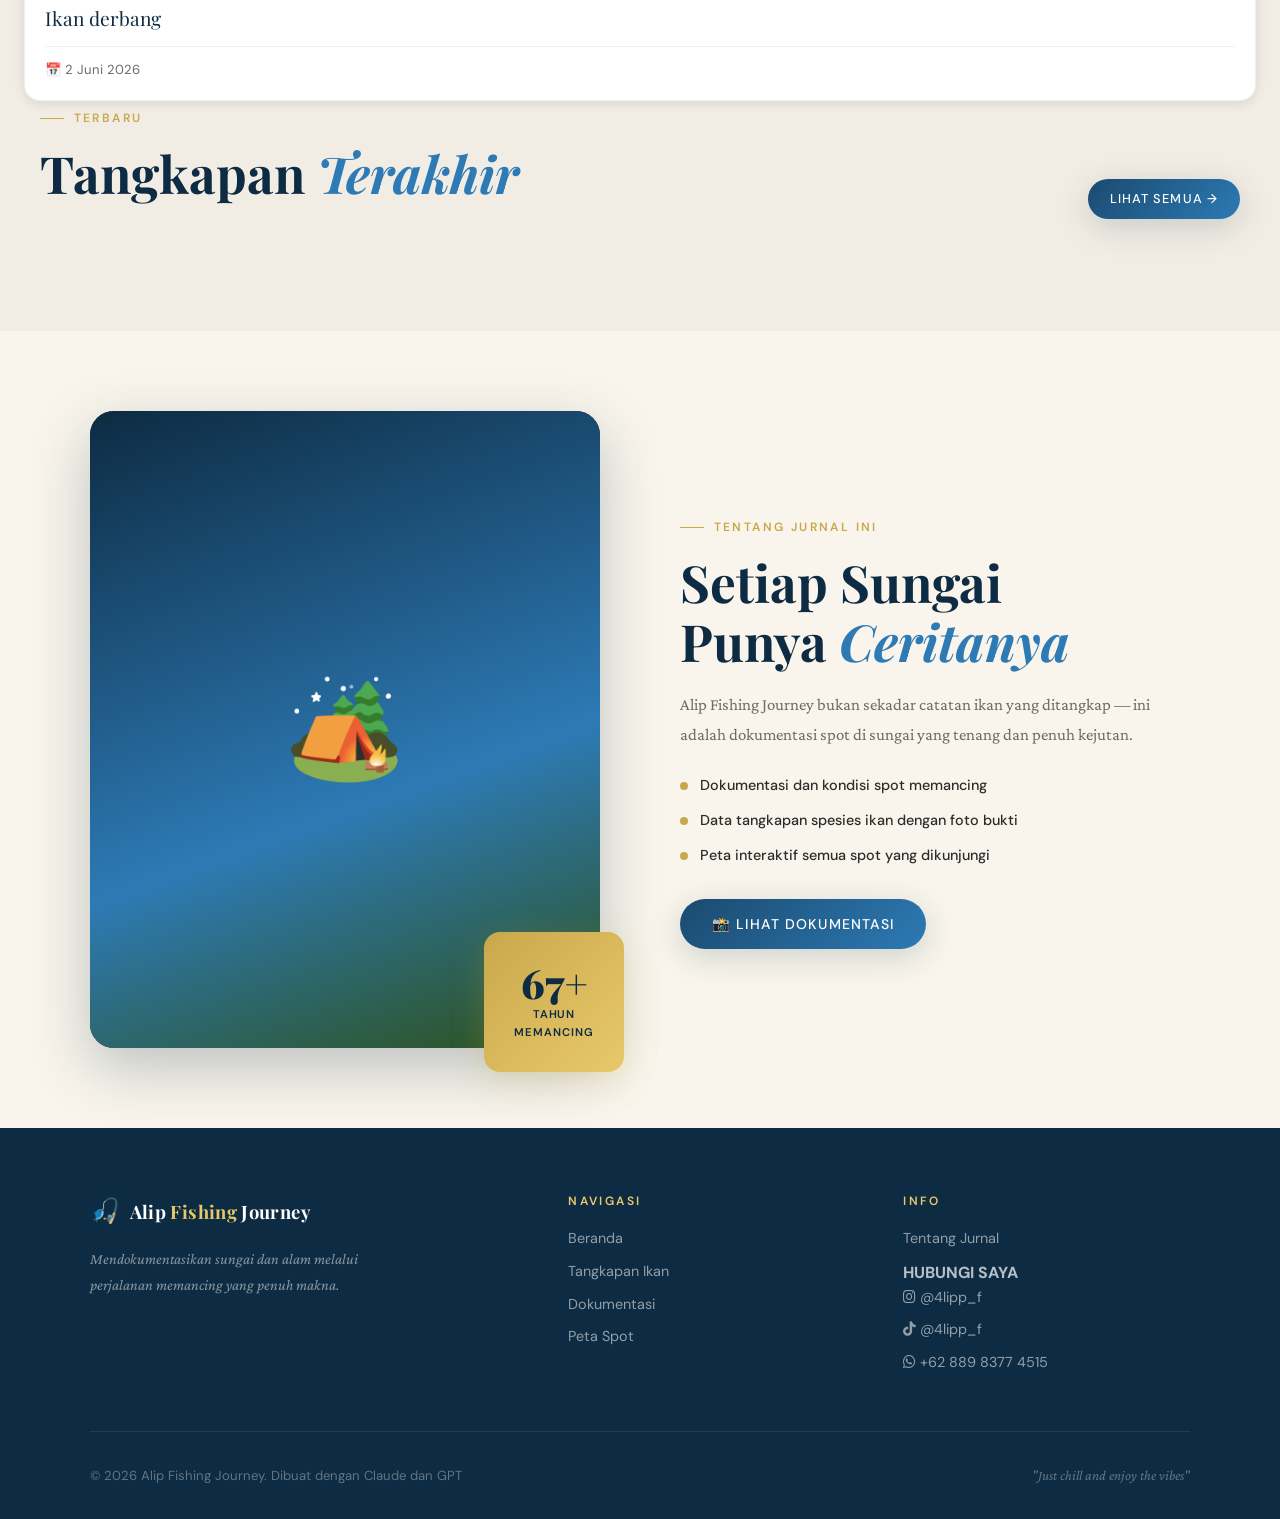
==== commit f5dbe7b0: "Remove heading 'HUBUNGI SAYA' from footer" ====
--- a/index.html
+++ b/index.html
@@ -300,7 +300,7 @@
     </div>
     <div class="footer-contact">
 
-  <h4>HUBUNGI SAYA</h4>
+  
 
   
 
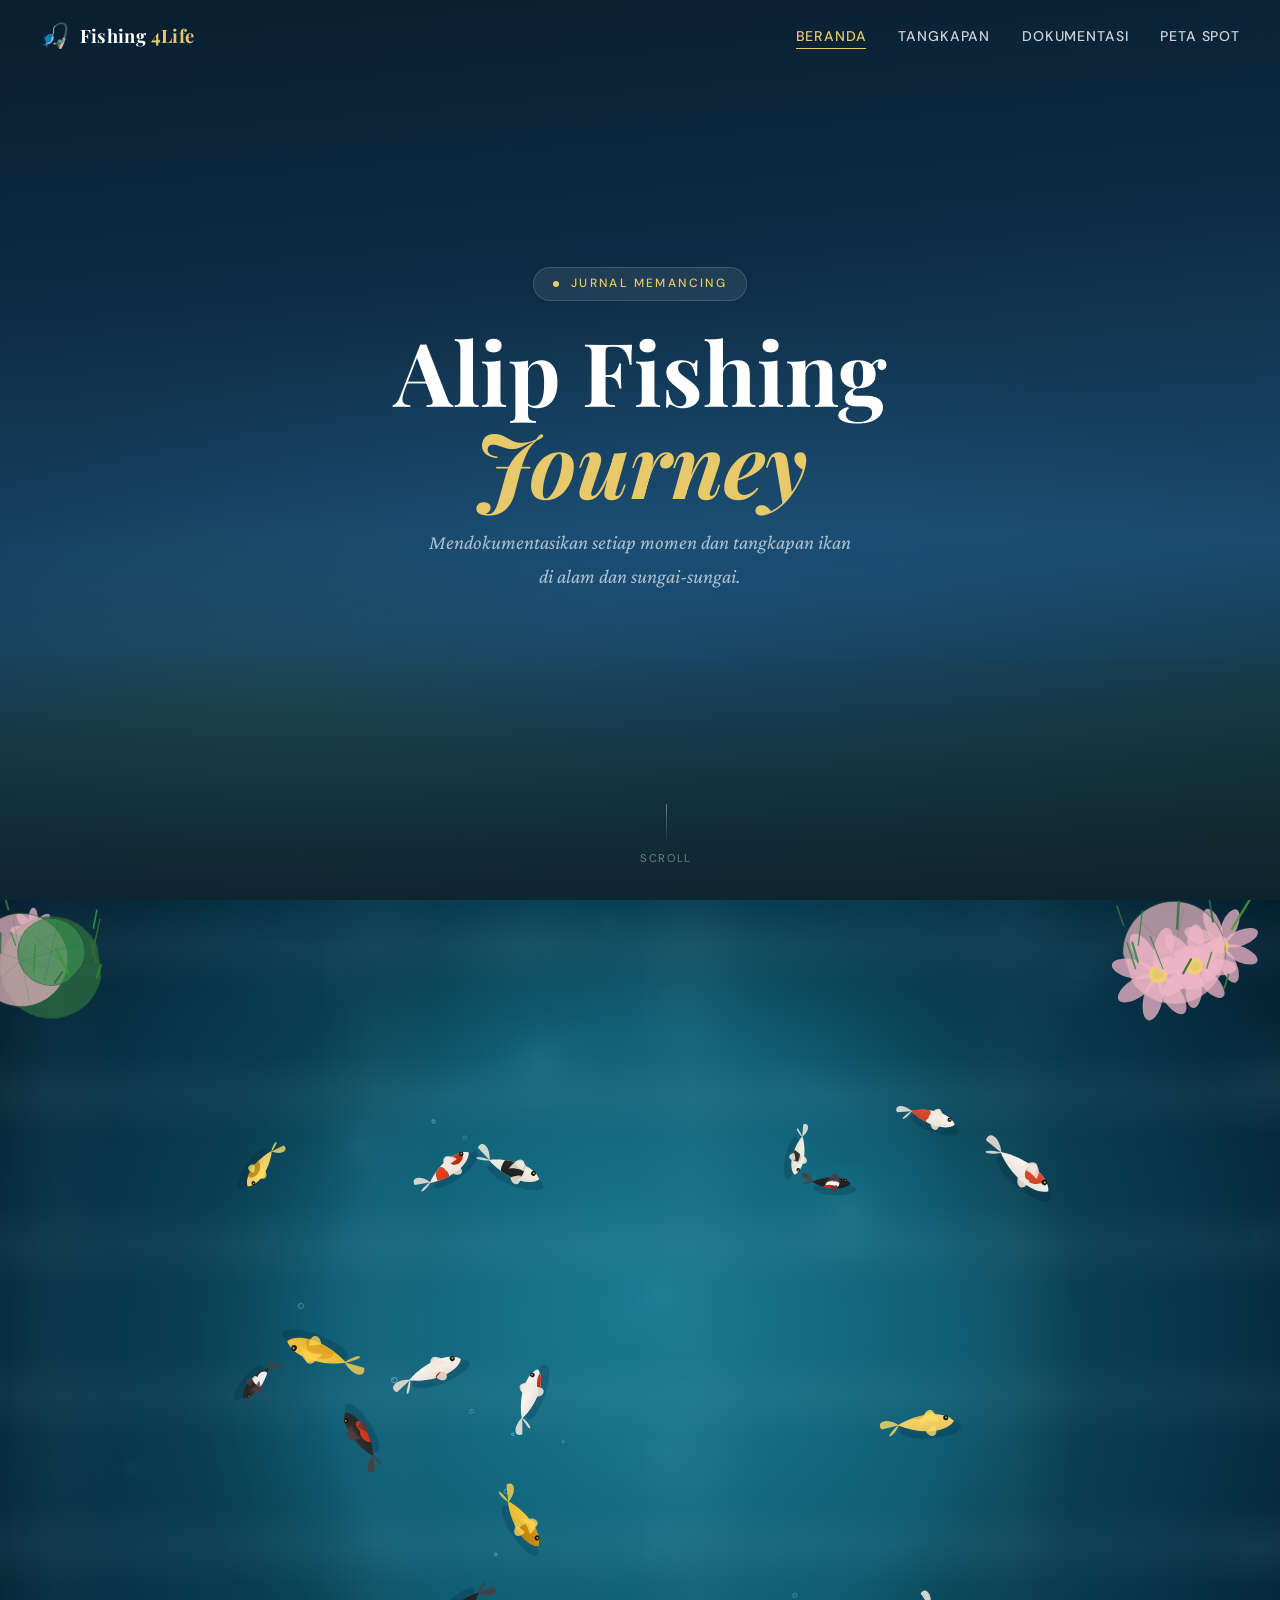
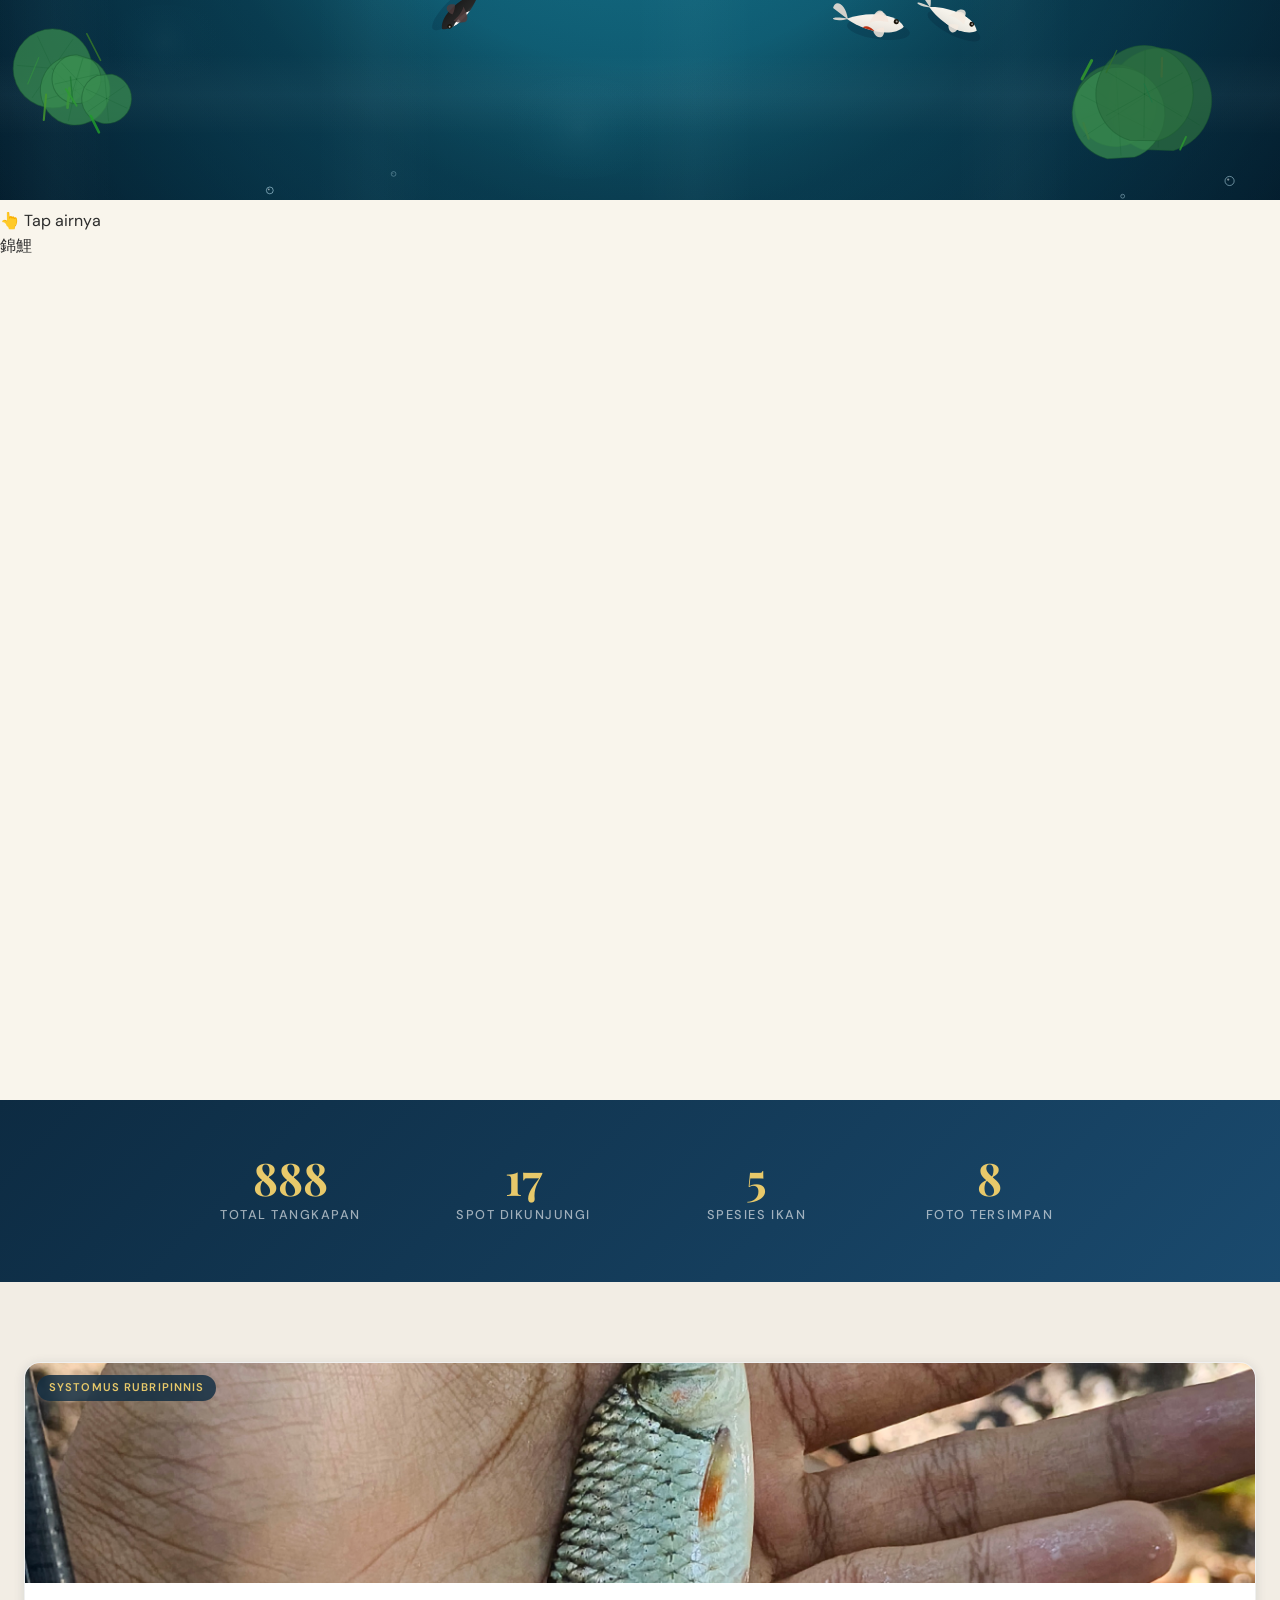
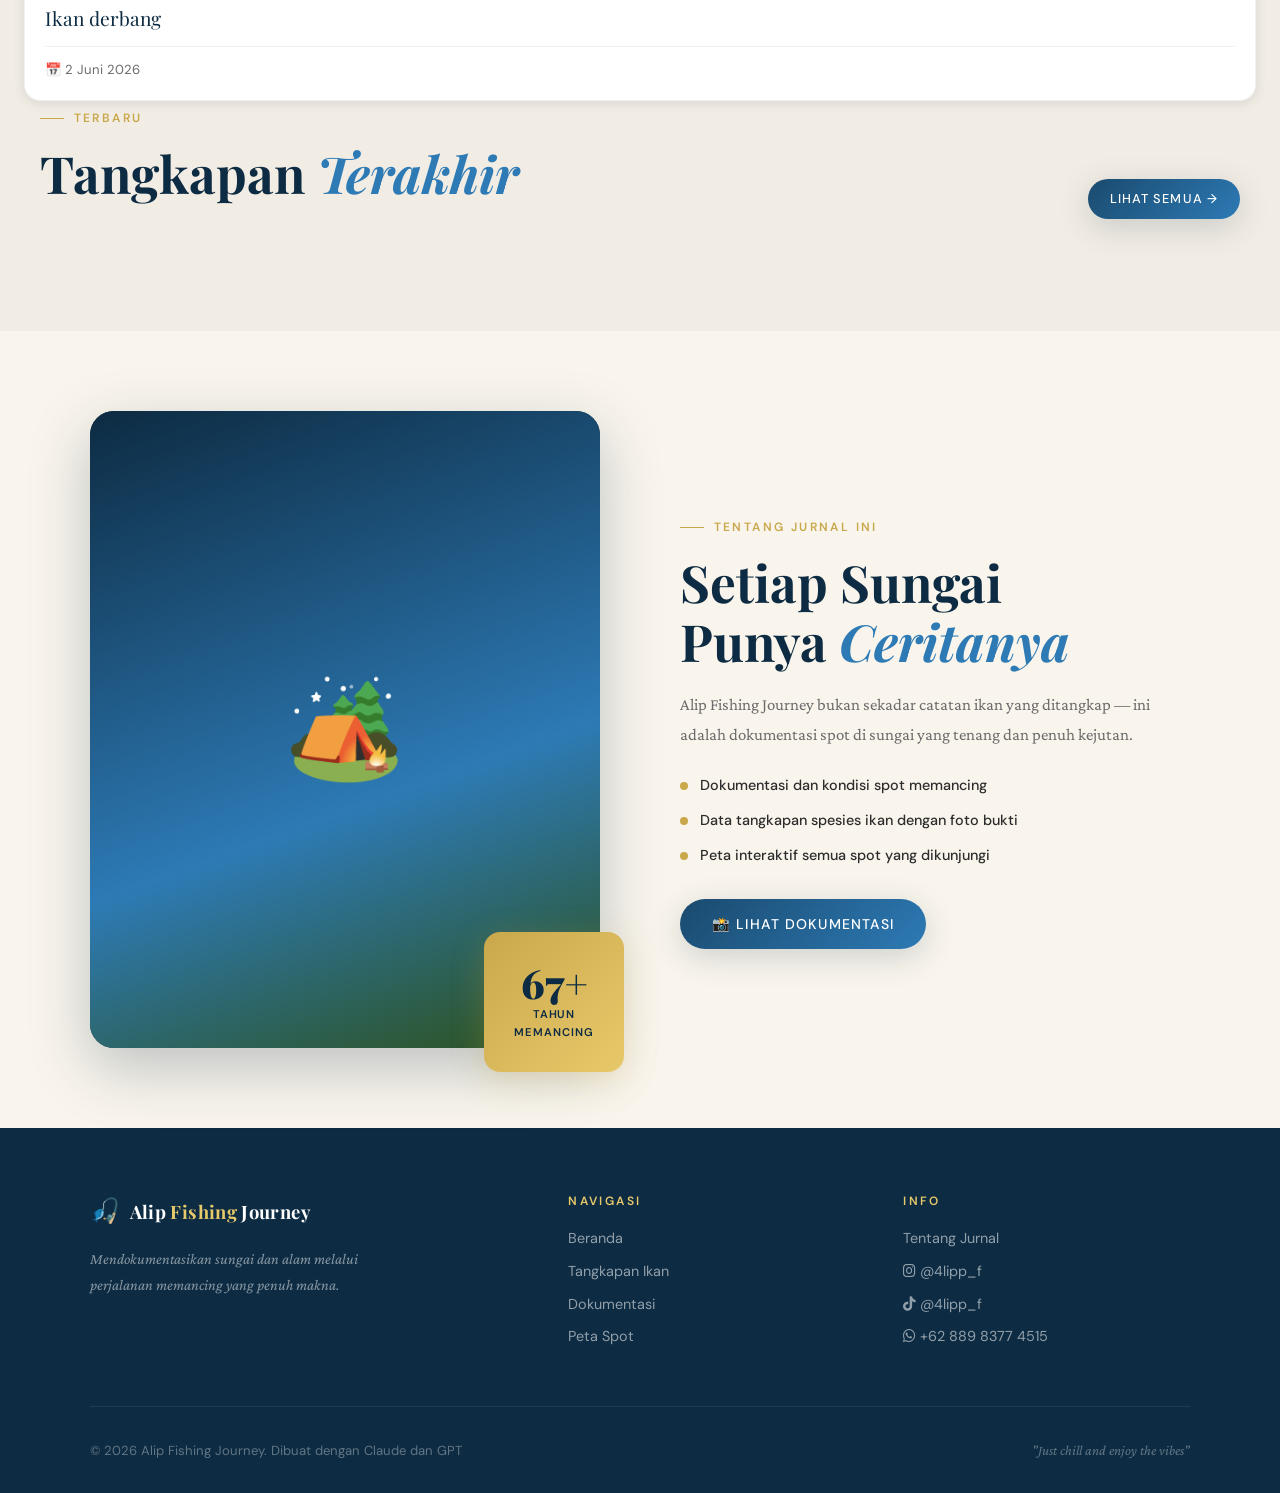
==== commit 83aeaceb: "Update title from 'Aip Fishing' to 'Alip Fishing'" ====
--- a/index.html
+++ b/index.html
@@ -60,7 +60,7 @@
       Jurnal Memancing
     </div>
     <h1 class="hero-title">
-      Aip Fishing
+      Alip Fishing
       <em>Journey</em>
     </h1>
     <p class="hero-sub">
@@ -273,7 +273,7 @@
       <div class="footer-col">
         <div class="footer-col-title">Info</div>
         <a href="#">Tentang Jurnal</a>
-        <h4>HUBUNGI SAYA</h4>
+        
 
   <a href="https://instagram.com/4lipp_f"
      target="_blank"
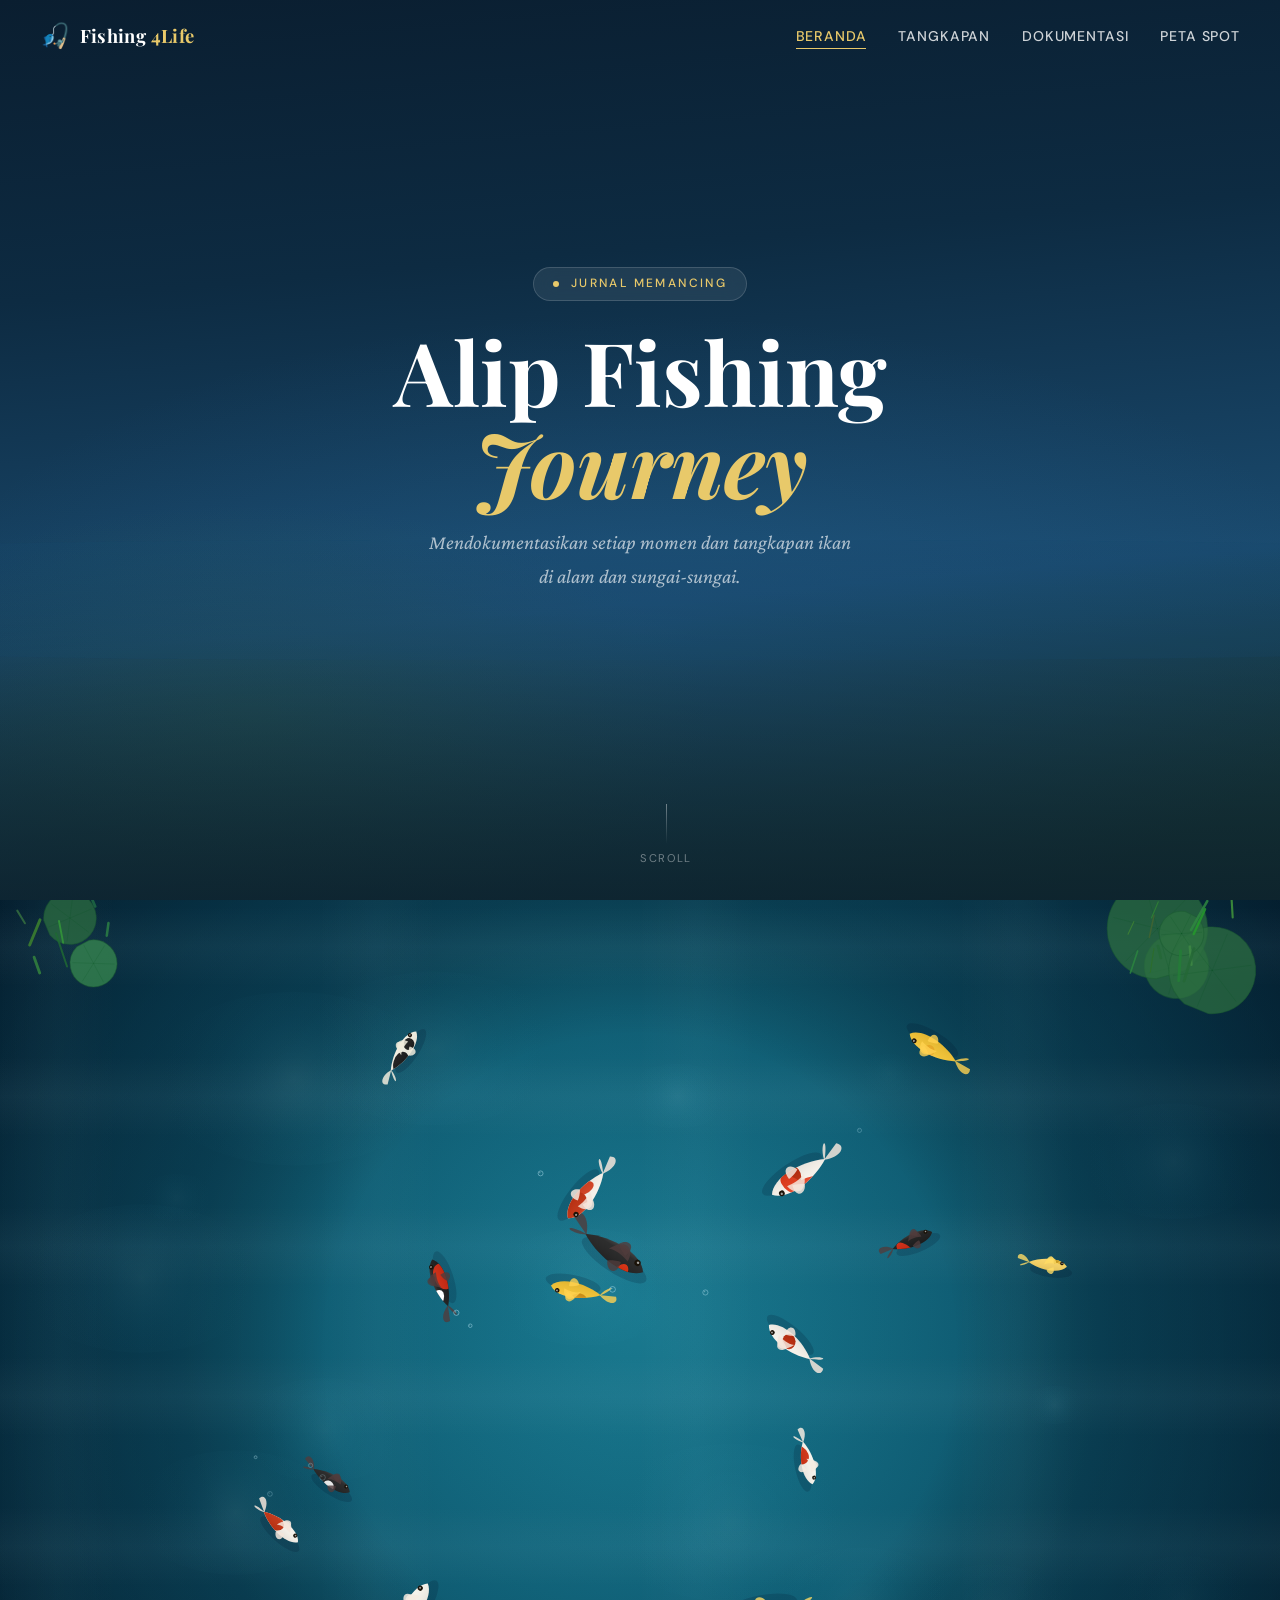
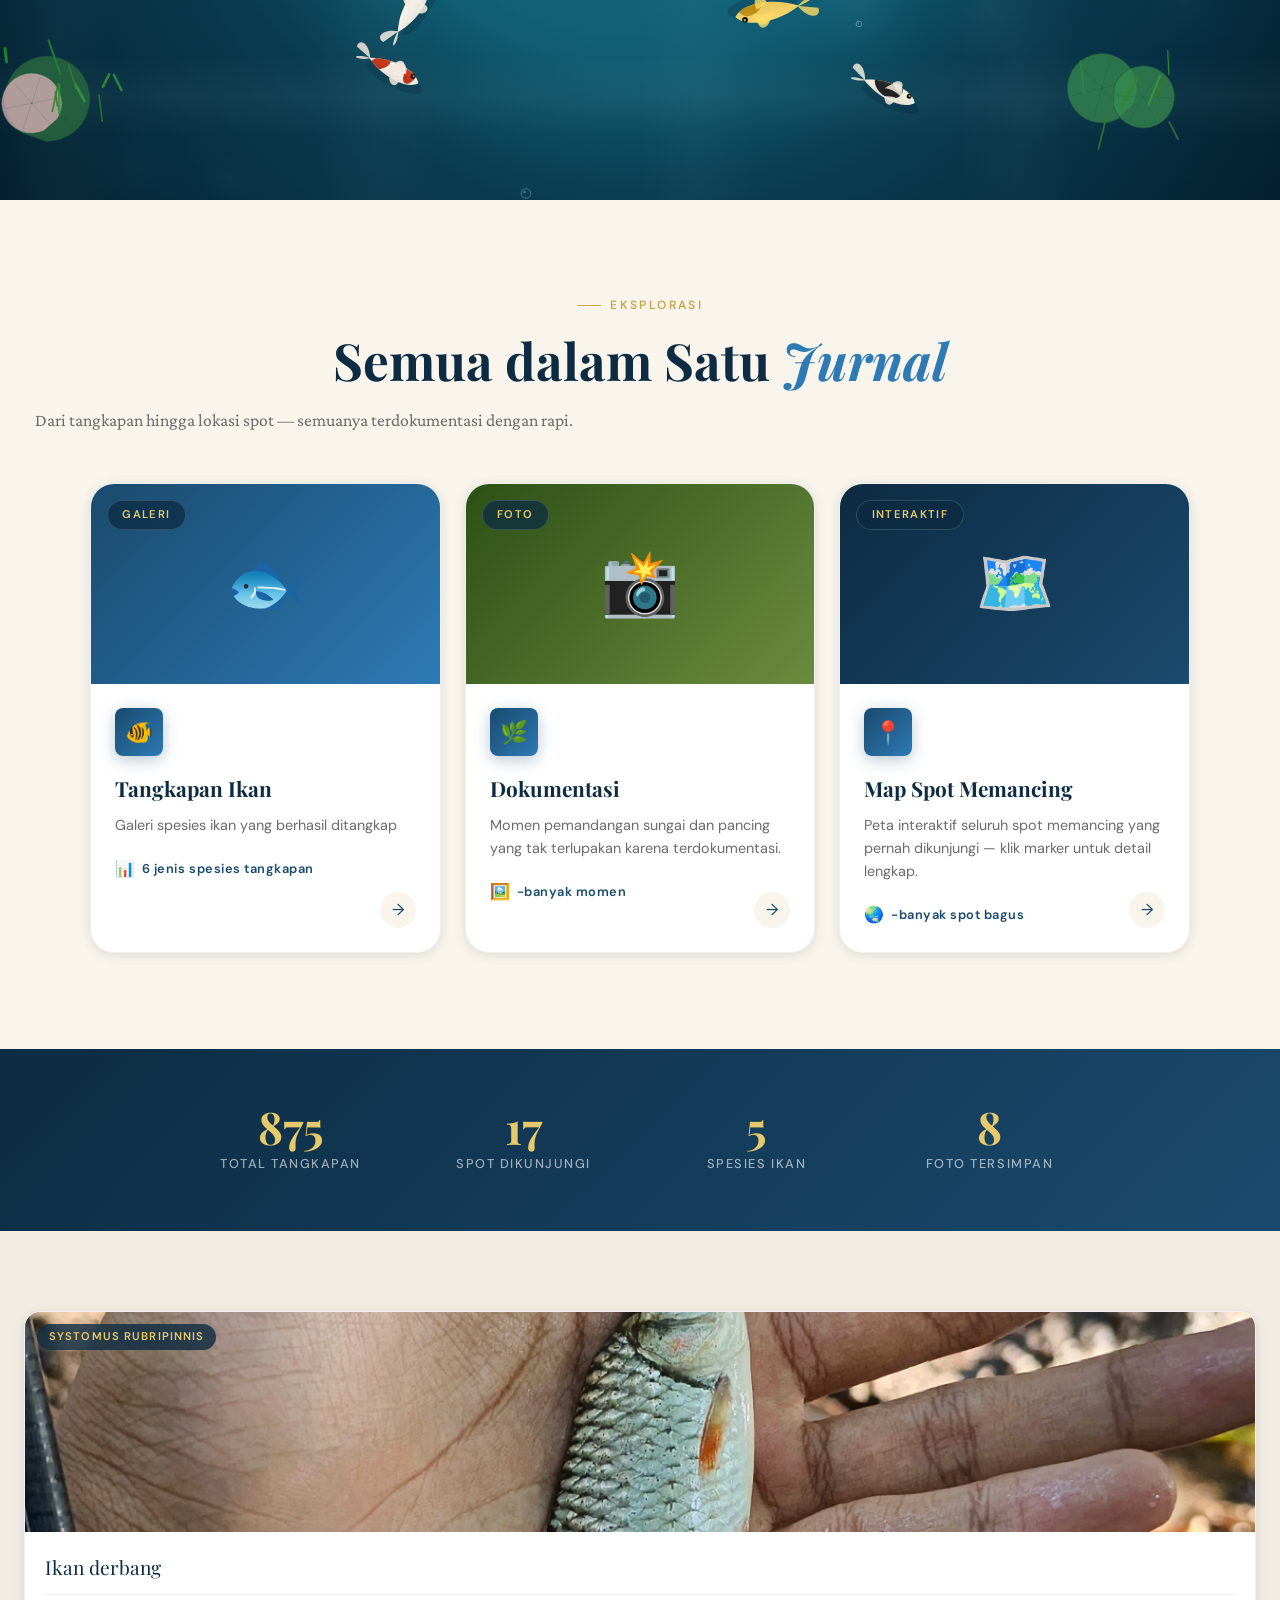
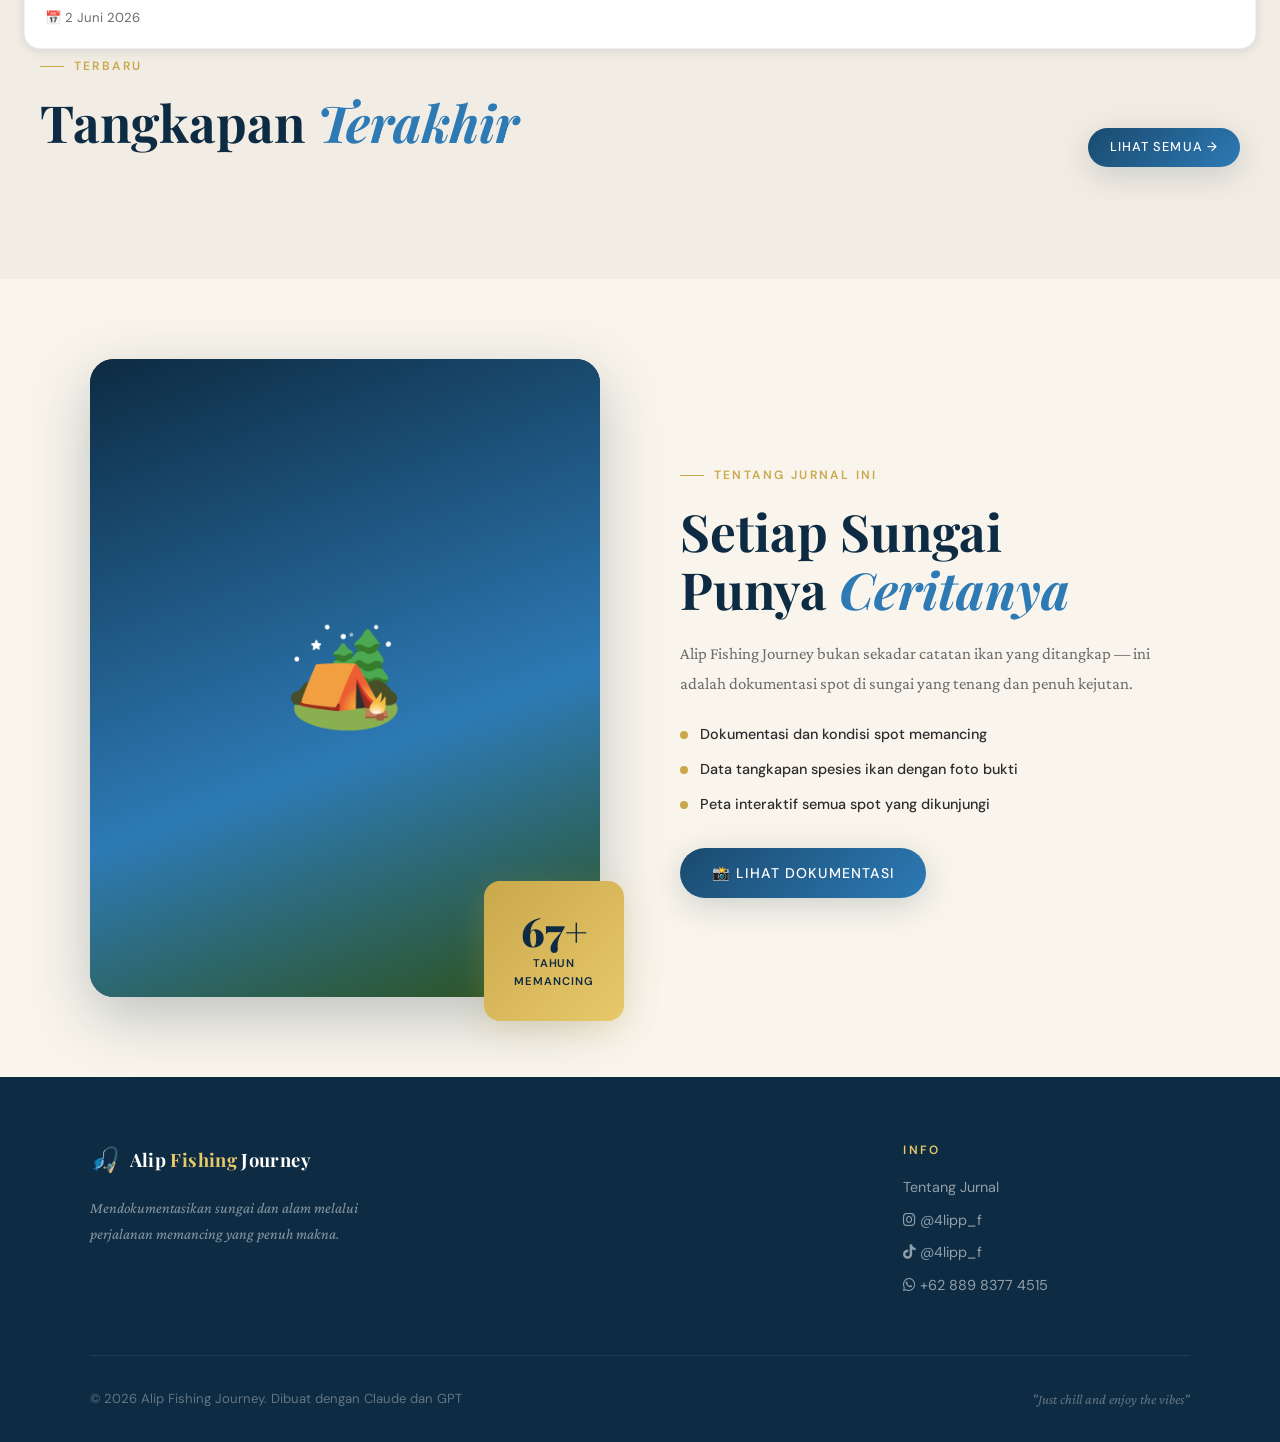
==== commit 6026cde8: "Update index.html" ====
--- a/index.html
+++ b/index.html
@@ -82,13 +82,7 @@
   <canvas id="pond"></canvas>
 
   <div id="ui-overlay">
-    <div id="hint">
-      <span class="hint-icon">👆</span>
-      <span class="hint-text">Tap airnya</span>
-    </div>
-
-    <div id="pond-label">錦鯉</div>
-  </div>
+    </div>
 </section>
 
 <!-- ─── Feature Cards ─── -->
@@ -264,11 +258,6 @@
         <p>Mendokumentasikan sungai dan alam  melalui perjalanan memancing yang penuh makna.</p>
       </div>
       <div class="footer-col">
-        <div class="footer-col-title">Navigasi</div>
-        <a href="index.html">Beranda</a>
-        <a href="catches.html">Tangkapan Ikan</a>
-        <a href="documentation.html">Dokumentasi</a>
-        <a href="map.html">Peta Spot</a>
       </div>
       <div class="footer-col">
         <div class="footer-col-title">Info</div>
